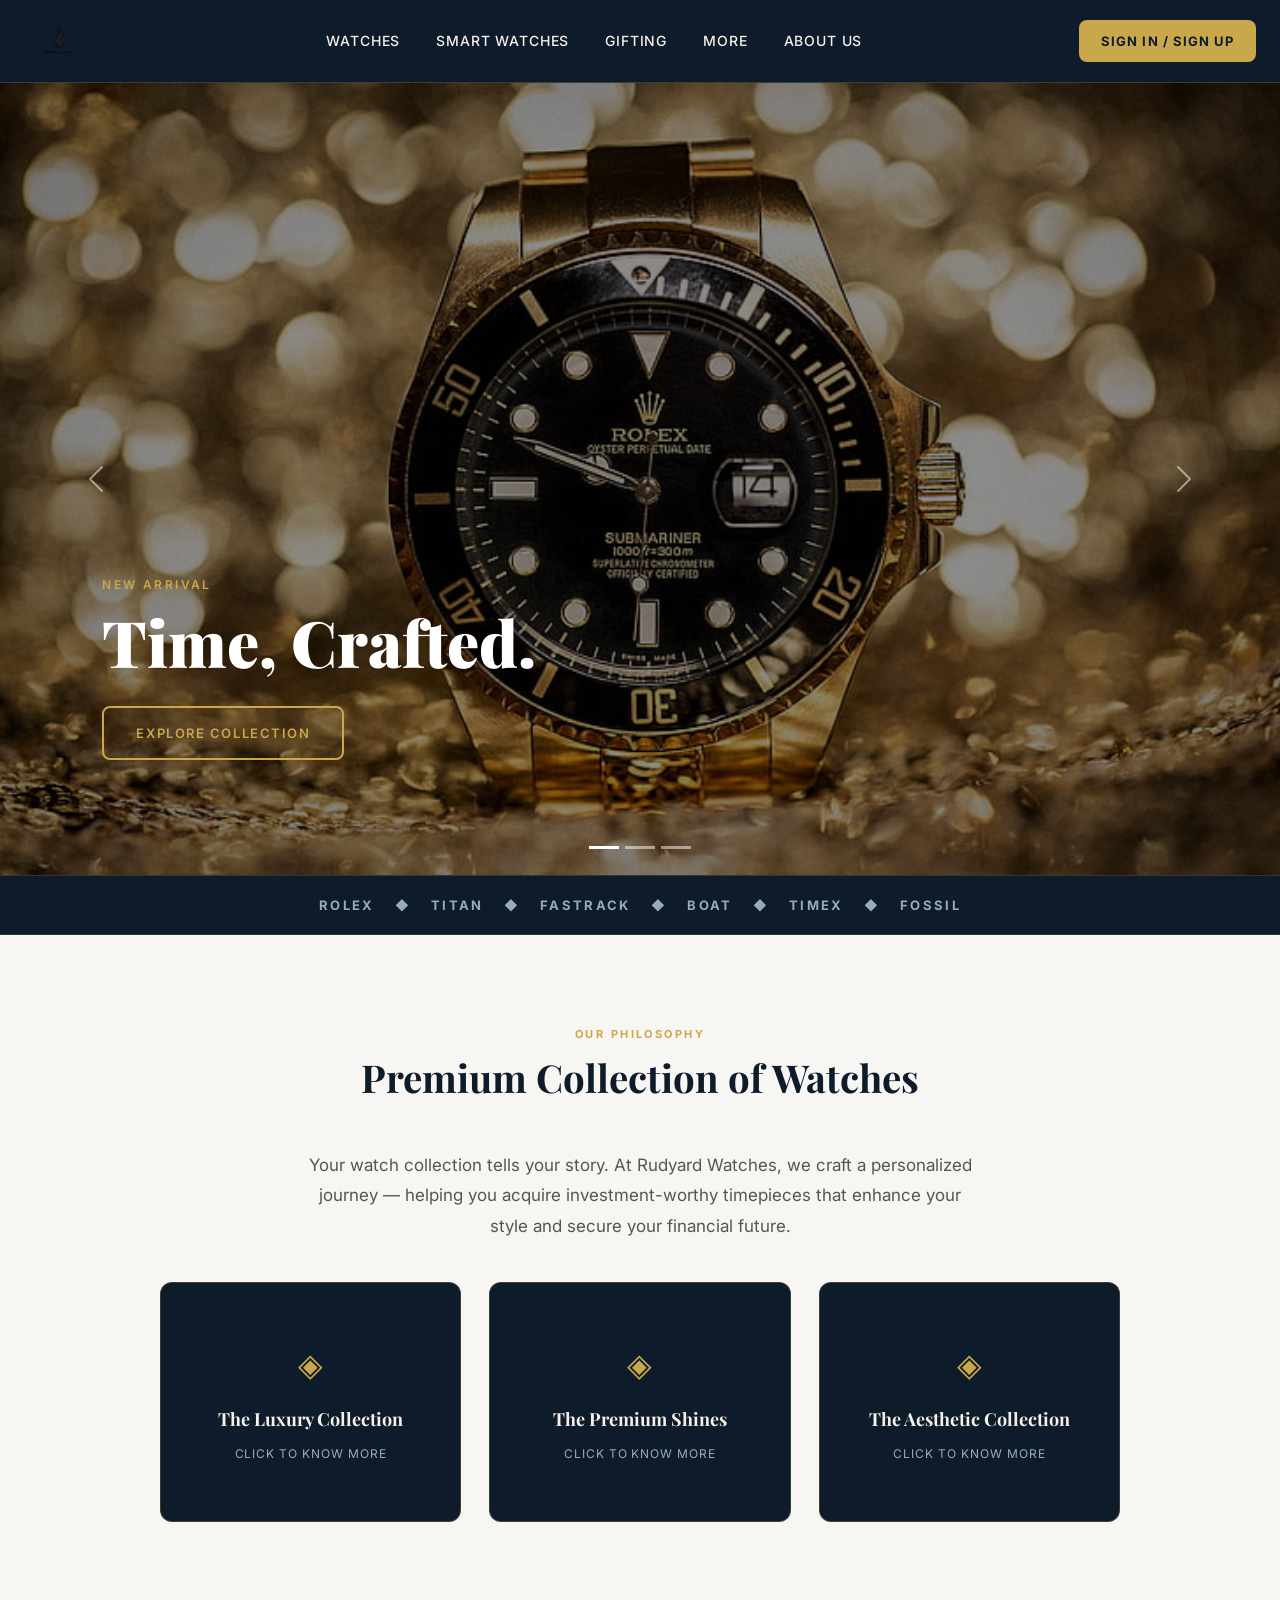
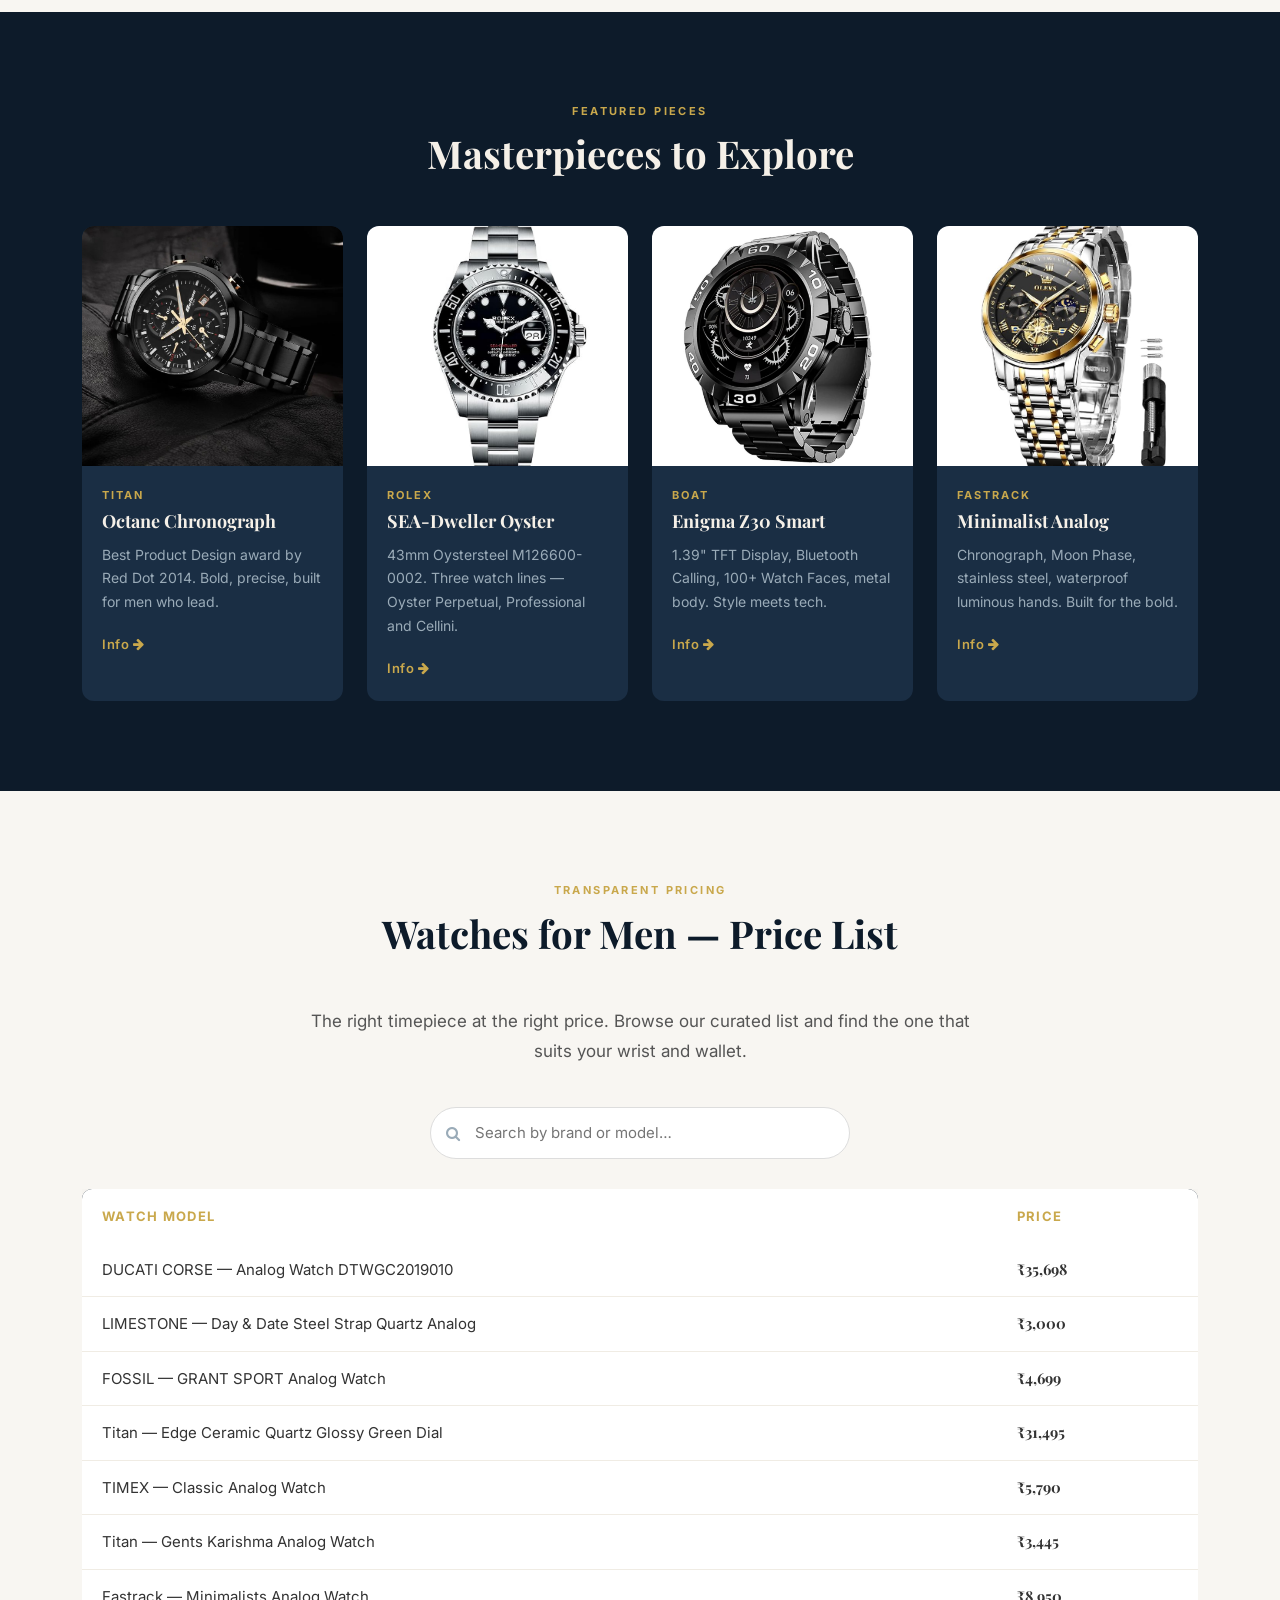
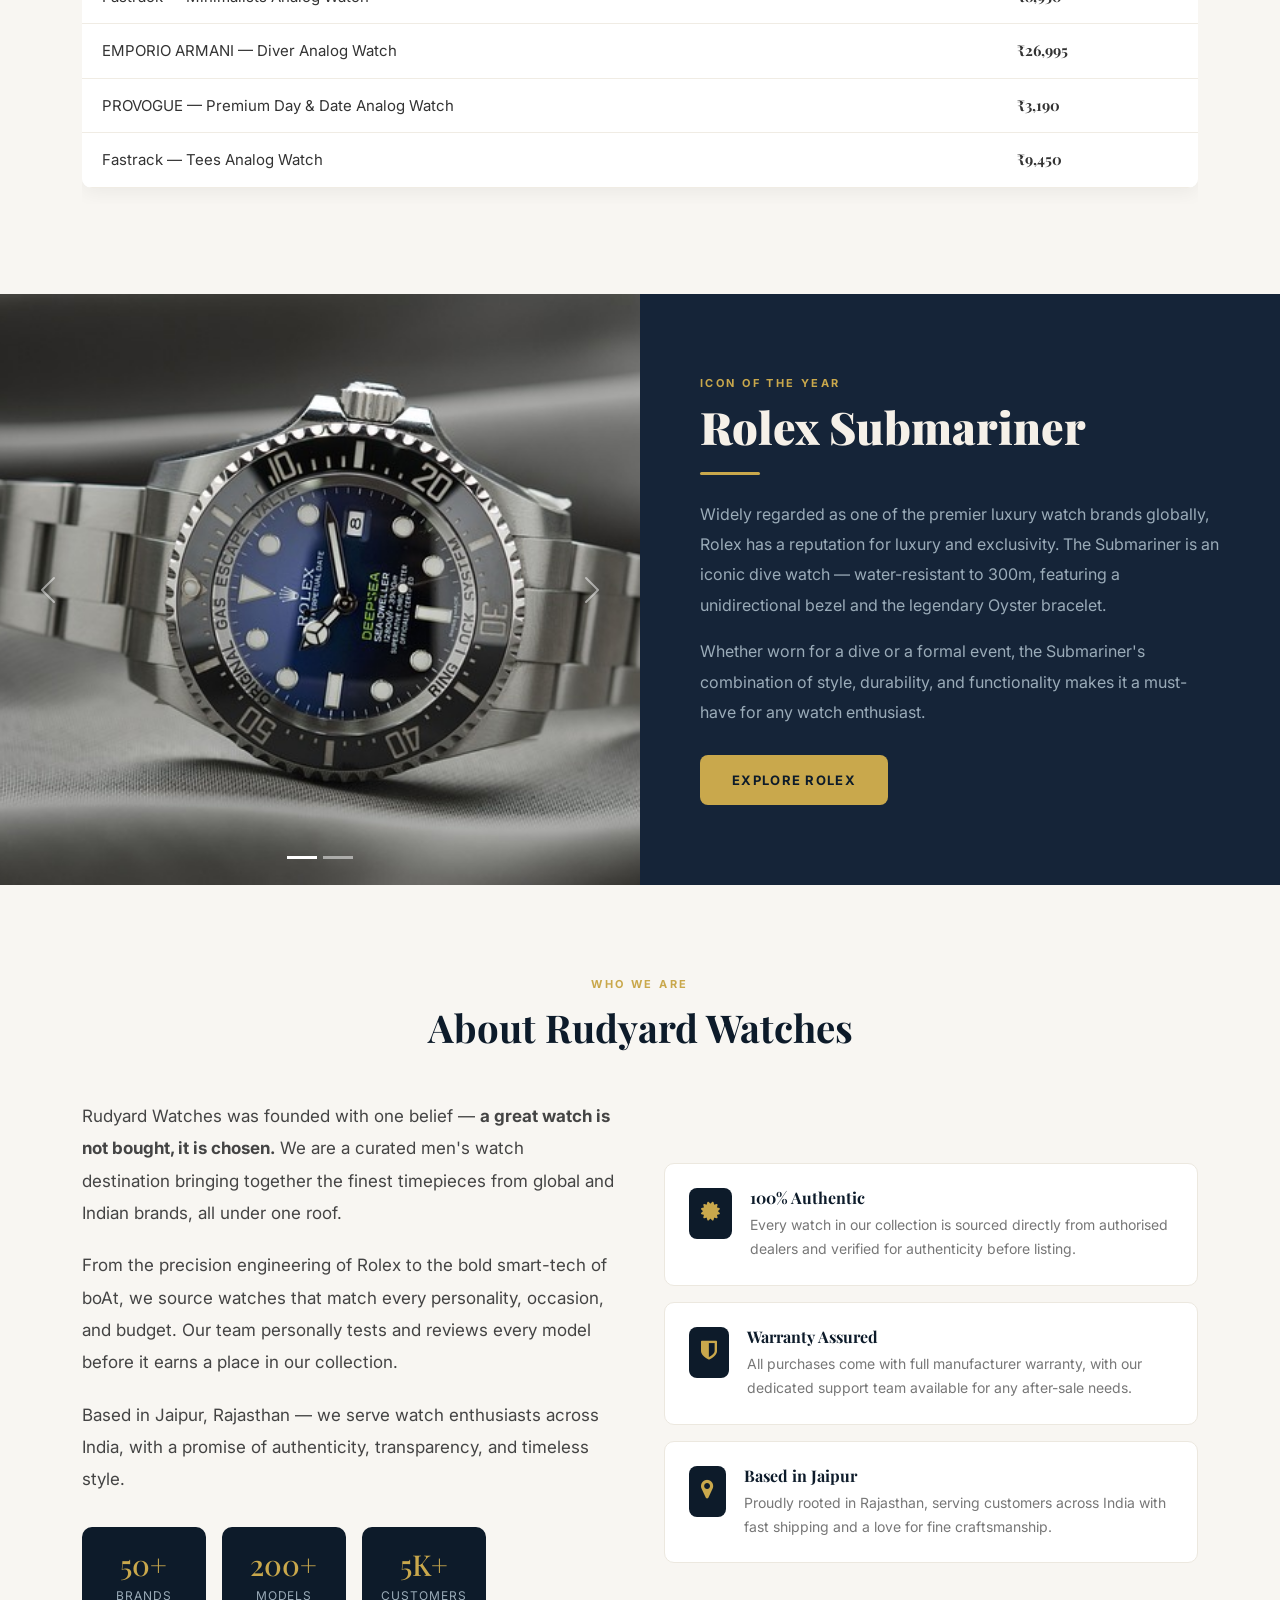
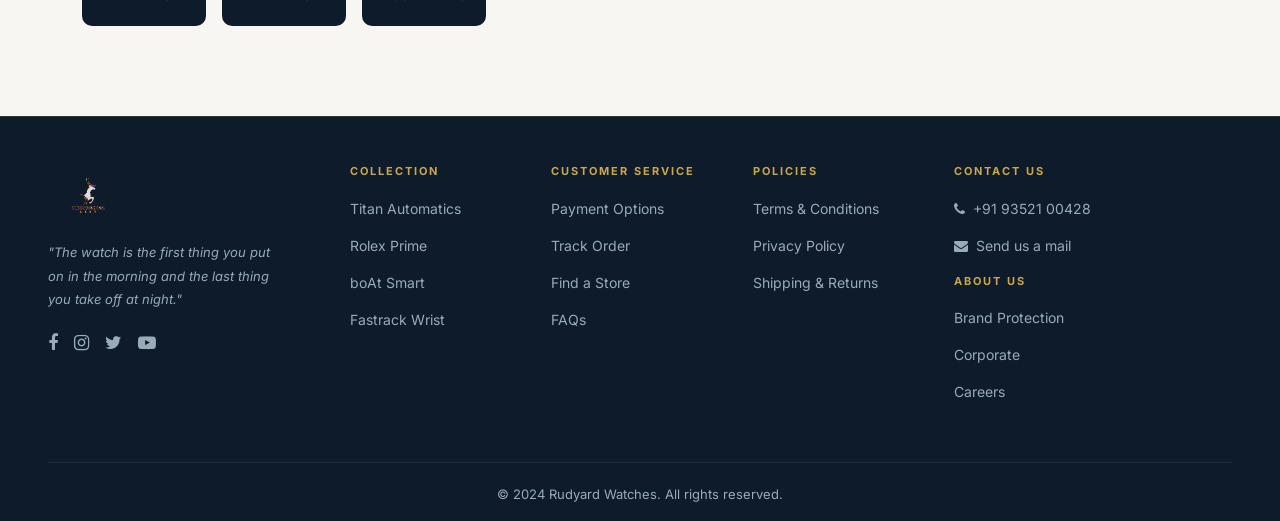
==== index.html @ c2ec265a "upgraded UI - flip cards, about us, dark theme, form validation" ====
<!DOCTYPE html>
<html lang="en">
<head>
  <meta charset="utf-8">
  <meta name="viewport" content="width=device-width, initial-scale=1">
  <title>RUDYARD WATCHES — Timepieces for Men</title>
  <link href="https://cdn.jsdelivr.net/npm/bootstrap@5.3.3/dist/css/bootstrap.min.css" rel="stylesheet">
  <script src="https://cdn.jsdelivr.net/npm/bootstrap@5.3.3/dist/js/bootstrap.bundle.min.js"></script>
  <link rel="stylesheet" href="https://cdnjs.cloudflare.com/ajax/libs/font-awesome/4.7.0/css/font-awesome.min.css">
  <link href="https://fonts.googleapis.com/css2?family=Playfair+Display:wght@400;700;900&family=Inter:wght@300;400;500;600&display=swap" rel="stylesheet">
  <link rel="stylesheet" href="assest/css/style.css">
</head>
<body>

<!-- NAVBAR -->
<nav class="navbar navbar-expand-md navbar-dark rw-nav sticky-top">
  <div class="container-fluid px-4">
    <a href="index.html" class="navbar-brand">
      <img src="assest/images/images-removebg-preview.png" height="52" alt="Rudyard Watches">
    </a>
    <button class="navbar-toggler border-0" data-bs-toggle="collapse" data-bs-target="#menu">
      <span class="navbar-toggler-icon"></span>
    </button>
    <div class="collapse navbar-collapse" id="menu">
      <ul class="navbar-nav mx-auto gap-1">
        <li class="nav-item"><a href="#collection" class="nav-link rw-nav-link">Watches</a></li>
        <li class="nav-item"><a href="#collection" class="nav-link rw-nav-link">Smart Watches</a></li>
        <li class="nav-item"><a href="#pricing" class="nav-link rw-nav-link">Gifting</a></li>
        <li class="nav-item"><a href="#" class="nav-link rw-nav-link">More</a></li>
        <li class="nav-item"><a href="#aboutus" class="nav-link rw-nav-link">About Us</a></li>
      </ul>
      <a href="form.html" class="rw-signin-btn">Sign In / Sign Up</a>
    </div>
  </div>
</nav>

<!-- HERO CAROUSEL -->
<div id="heroCarousel" class="carousel slide" data-bs-ride="carousel">
  <div class="carousel-indicators">
    <button type="button" data-bs-target="#heroCarousel" data-bs-slide-to="0" class="active"></button>
    <button type="button" data-bs-target="#heroCarousel" data-bs-slide-to="1"></button>
    <button type="button" data-bs-target="#heroCarousel" data-bs-slide-to="2"></button>
  </div>
  <div class="carousel-inner">
    <div class="carousel-item active">
      <img src="assest/images/watch.jpg" class="d-block w-100 rw-hero-img" alt="Hero Watch">
      <div class="carousel-caption rw-hero-caption">
        <p class="rw-hero-eyebrow">New Arrival</p>
        <h1 class="rw-hero-title">Time, Crafted.</h1>
        <a href="#collection" class="rw-hero-btn">Explore Collection</a>
      </div>
    </div>
    <div class="carousel-item">
      <img src="assest/images/watch6.jpg" class="d-block w-100 rw-hero-img" alt="Watch 2">
      <div class="carousel-caption rw-hero-caption">
        <p class="rw-hero-eyebrow">Premium Series</p>
        <h1 class="rw-hero-title">Wear the Legend.</h1>
        <a href="#collection" class="rw-hero-btn">Shop Now</a>
      </div>
    </div>
    <div class="carousel-item">
      <img src="assest/images/titan-black.jpg" class="d-block w-100 rw-hero-img" alt="Titan Watch">
      <div class="carousel-caption rw-hero-caption">
        <p class="rw-hero-eyebrow">Titan Edition</p>
        <h1 class="rw-hero-title">Bold by Design.</h1>
        <a href="#collection" class="rw-hero-btn">Discover More</a>
      </div>
    </div>
  </div>
  <button class="carousel-control-prev" type="button" data-bs-target="#heroCarousel" data-bs-slide="prev">
    <span class="carousel-control-prev-icon"></span>
  </button>
  <button class="carousel-control-next" type="button" data-bs-target="#heroCarousel" data-bs-slide="next">
    <span class="carousel-control-next-icon"></span>
  </button>
</div>

<!-- BRAND STRIP -->
<div class="rw-brand-strip">
  <div class="container">
    <div class="rw-brand-strip-inner">
      <span>ROLEX</span><span class="rw-dot">◆</span>
      <span>TITAN</span><span class="rw-dot">◆</span>
      <span>FASTRACK</span><span class="rw-dot">◆</span>
      <span>boAt</span><span class="rw-dot">◆</span>
      <span>TIMEX</span><span class="rw-dot">◆</span>
      <span>FOSSIL</span>
    </div>
  </div>
</div>

<!-- PREMIUM COLLECTION — FLIP CARDS -->
<section class="rw-section" id="about">
  <div class="container">
    <div class="rw-section-header">
      <p class="rw-eyebrow">Our Philosophy</p>
      <h2 class="rw-section-title">Premium Collection of Watches</h2>
    </div>
    <p class="rw-section-lead">Your watch collection tells your story. At Rudyard Watches, we craft a personalized journey — helping you acquire investment-worthy timepieces that enhance your style and secure your financial future.</p>

    <div class="rw-flip-grid">
      <div class="rw-flip-card">
        <div class="rw-flip-inner">
          <div class="rw-flip-front">
            <span class="rw-flip-icon">◈</span>
            <h5 class="rw-flip-title">The Luxury Collection</h5>
            <p class="rw-flip-hint">Click to know more</p>
          </div>
          <div class="rw-flip-back">
            <h5 class="rw-flip-back-title">The Luxury Collection</h5>
            <p>A luxury watch is crafted by skilled artisans using higher-grade materials, and subjected to a multitude of quality control tests. The intrinsic value translates into reliable precision and exceptional build quality.</p>
          </div>
        </div>
      </div>

      <div class="rw-flip-card">
        <div class="rw-flip-inner">
          <div class="rw-flip-front">
            <span class="rw-flip-icon">◈</span>
            <h5 class="rw-flip-title">The Premium Shines</h5>
            <p class="rw-flip-hint">Click to know more</p>
          </div>
          <div class="rw-flip-back">
            <h5 class="rw-flip-back-title">The Premium Shines</h5>
            <p>Never miss the opportunity to shine. Discover new technology in tradition and high elegance — where every second hand sweep is a statement.</p>
          </div>
        </div>
      </div>

      <div class="rw-flip-card">
        <div class="rw-flip-inner">
          <div class="rw-flip-front">
            <span class="rw-flip-icon">◈</span>
            <h5 class="rw-flip-title">The Aesthetic Collection</h5>
            <p class="rw-flip-hint">Click to know more</p>
          </div>
          <div class="rw-flip-back">
            <h5 class="rw-flip-back-title">The Aesthetic Collection</h5>
            <p>From color palette and bracelet design to the often-overlooked element of proportion — every detail is an intentional design decision that makes a watch truly yours.</p>
          </div>
        </div>
      </div>
    </div>
  </div>
</section>

<!-- MASTERPIECES / PRODUCT CARDS -->
<section class="rw-section rw-section-dark" id="collection">
  <div class="container">
    <div class="rw-section-header">
      <p class="rw-eyebrow rw-eyebrow-gold">Featured Pieces</p>
      <h2 class="rw-section-title rw-title-light">Masterpieces to Explore</h2>
    </div>
    <div class="row g-4">
      <div class="col-lg-3 col-md-6">
        <div class="rw-product-card">
          <div class="rw-product-img-wrap">
            <img src="assest/images/titan-black.jpg" alt="Titan Watch">
            <div class="rw-product-overlay">
              <a href="https://www.titan.co.in" target="_blank" class="rw-overlay-btn">View Details</a>
            </div>
          </div>
          <div class="rw-product-body">
            <p class="rw-product-brand">Titan</p>
            <h5 class="rw-product-name">Octane Chronograph</h5>
            <p class="rw-product-desc">Best Product Design award by Red Dot 2014. Bold, precise, built for men who lead.</p>
            <a href="https://www.titan.co.in" target="_blank" class="rw-product-link">Info <i class="fa fa-arrow-right"></i></a>
          </div>
        </div>
      </div>
      <div class="col-lg-3 col-md-6">
        <div class="rw-product-card">
          <div class="rw-product-img-wrap">
            <img src="assest/images/rolex-white.jpg" alt="Rolex Watch">
            <div class="rw-product-overlay">
              <a href="https://www.rolex.com" target="_blank" class="rw-overlay-btn">View Details</a>
            </div>
          </div>
          <div class="rw-product-body">
            <p class="rw-product-brand">Rolex</p>
            <h5 class="rw-product-name">SEA-Dweller Oyster</h5>
            <p class="rw-product-desc">43mm Oystersteel M126600-0002. Three watch lines — Oyster Perpetual, Professional and Cellini.</p>
            <a href="https://www.rolex.com" target="_blank" class="rw-product-link">Info <i class="fa fa-arrow-right"></i></a>
          </div>
        </div>
      </div>
      <div class="col-lg-3 col-md-6">
        <div class="rw-product-card">
          <div class="rw-product-img-wrap">
            <img src="assest/images/boat-black.jpg" alt="boAt Watch">
            <div class="rw-product-overlay">
              <a href="https://www.boat-lifestyle.com" target="_blank" class="rw-overlay-btn">View Details</a>
            </div>
          </div>
          <div class="rw-product-body">
            <p class="rw-product-brand">boAt</p>
            <h5 class="rw-product-name">Enigma Z30 Smart</h5>
            <p class="rw-product-desc">1.39" TFT Display, Bluetooth Calling, 100+ Watch Faces, metal body. Style meets tech.</p>
            <a href="https://www.boat-lifestyle.com" target="_blank" class="rw-product-link">Info <i class="fa fa-arrow-right"></i></a>
          </div>
        </div>
      </div>
      <div class="col-lg-3 col-md-6">
        <div class="rw-product-card">
          <div class="rw-product-img-wrap">
            <img src="assest/images/fastrack-white.jpg" alt="Fastrack Watch">
            <div class="rw-product-overlay">
              <a href="https://www.fastrack.in" target="_blank" class="rw-overlay-btn">View Details</a>
            </div>
          </div>
          <div class="rw-product-body">
            <p class="rw-product-brand">Fastrack</p>
            <h5 class="rw-product-name">Minimalist Analog</h5>
            <p class="rw-product-desc">Chronograph, Moon Phase, stainless steel, waterproof luminous hands. Built for the bold.</p>
            <a href="https://www.fastrack.in" target="_blank" class="rw-product-link">Info <i class="fa fa-arrow-right"></i></a>
          </div>
        </div>
      </div>
    </div>
  </div>
</section>

<!-- PRICE TABLE -->
<section class="rw-section" id="pricing">
  <div class="container">
    <div class="rw-section-header">
      <p class="rw-eyebrow">Transparent Pricing</p>
      <h2 class="rw-section-title">Watches for Men — Price List</h2>
    </div>
    <p class="rw-section-lead">The right timepiece at the right price. Browse our curated list and find the one that suits your wrist and wallet.</p>
    <div class="rw-search-wrap">
      <i class="fa fa-search rw-search-icon"></i>
      <input type="text" id="watchSearch" class="rw-search-input" placeholder="Search by brand or model…">
    </div>
    <div class="table-responsive">
      <table class="table rw-table" id="priceTable">
        <thead>
          <tr>
            <th>Watch Model</th>
            <th>Price</th>
          </tr>
        </thead>
        <tbody id="priceTableBody">
          <tr><td>DUCATI CORSE — Analog Watch DTWGC2019010</td><td class="rw-price">₹35,698</td></tr>
          <tr><td>LIMESTONE — Day &amp; Date Steel Strap Quartz Analog</td><td class="rw-price">₹3,000</td></tr>
          <tr><td>FOSSIL — GRANT SPORT Analog Watch</td><td class="rw-price">₹4,699</td></tr>
          <tr><td>Titan — Edge Ceramic Quartz Glossy Green Dial</td><td class="rw-price">₹31,495</td></tr>
          <tr><td>TIMEX — Classic Analog Watch</td><td class="rw-price">₹5,790</td></tr>
          <tr><td>Titan — Gents Karishma Analog Watch</td><td class="rw-price">₹3,445</td></tr>
          <tr><td>Fastrack — Minimalists Analog Watch</td><td class="rw-price">₹8,950</td></tr>
          <tr><td>EMPORIO ARMANI — Diver Analog Watch</td><td class="rw-price">₹26,995</td></tr>
          <tr><td>PROVOGUE — Premium Day &amp; Date Analog Watch</td><td class="rw-price">₹3,190</td></tr>
          <tr><td>Fastrack — Tees Analog Watch</td><td class="rw-price">₹9,450</td></tr>
        </tbody>
      </table>
      <p id="noResults" class="rw-no-results d-none">No watches found matching your search.</p>
    </div>
  </div>
</section>

<!-- SPOTLIGHT: ROLEX -->
<section class="rw-spotlight">
  <div class="container-fluid px-0">
    <div class="row g-0">
      <div class="col-md-6 rw-spotlight-media">
        <div id="demo2" class="carousel slide h-100" data-bs-ride="carousel">
          <div class="carousel-indicators">
            <button type="button" data-bs-target="#demo2" data-bs-slide-to="0" class="active"></button>
            <button type="button" data-bs-target="#demo2" data-bs-slide-to="1"></button>
          </div>
          <div class="carousel-inner h-100">
            <div class="carousel-item active h-100">
              <img src="assest/images/Rolex_Submariner.jpeg" class="rw-spotlight-img" alt="Rolex Submariner">
            </div>
            <div class="carousel-item h-100">
              <img src="assest/images/rolex_watch_8.jpg" class="rw-spotlight-img" alt="Rolex Watch">
            </div>
          </div>
          <button class="carousel-control-prev" type="button" data-bs-target="#demo2" data-bs-slide="prev">
            <span class="carousel-control-prev-icon"></span>
          </button>
          <button class="carousel-control-next" type="button" data-bs-target="#demo2" data-bs-slide="next">
            <span class="carousel-control-next-icon"></span>
          </button>
        </div>
      </div>
      <div class="col-md-6 rw-spotlight-content">
        <p class="rw-eyebrow rw-eyebrow-gold">Icon of the Year</p>
        <h2 class="rw-spotlight-title">Rolex Submariner</h2>
        <div class="rw-gold-rule"></div>
        <p class="rw-spotlight-text">Widely regarded as one of the premier luxury watch brands globally, Rolex has a reputation for luxury and exclusivity. The Submariner is an iconic dive watch — water-resistant to 300m, featuring a unidirectional bezel and the legendary Oyster bracelet.</p>
        <p class="rw-spotlight-text">Whether worn for a dive or a formal event, the Submariner's combination of style, durability, and functionality makes it a must-have for any watch enthusiast.</p>
        <a href="https://www.rolex.com" target="_blank" class="rw-gold-btn">Explore Rolex</a>
      </div>
    </div>
  </div>
</section>

<!-- ABOUT US -->
<section class="rw-section" id="aboutus">
  <div class="container">
    <div class="rw-section-header">
      <p class="rw-eyebrow">Who We Are</p>
      <h2 class="rw-section-title">About Rudyard Watches</h2>
    </div>
    <div class="row align-items-center g-5">
      <div class="col-lg-6">
        <p style="font-size:17px;color:#444;line-height:1.9;margin-bottom:20px;">
          Rudyard Watches was founded with one belief — <strong>a great watch is not bought, it is chosen.</strong>
          We are a curated men's watch destination bringing together the finest timepieces from global and Indian brands, all under one roof.
        </p>
        <p style="font-size:17px;color:#444;line-height:1.9;margin-bottom:20px;">
          From the precision engineering of Rolex to the bold smart-tech of boAt, we source watches that match every personality, occasion, and budget. Our team personally tests and reviews every model before it earns a place in our collection.
        </p>
        <p style="font-size:17px;color:#444;line-height:1.9;margin-bottom:32px;">
          Based in Jaipur, Rajasthan — we serve watch enthusiasts across India, with a promise of authenticity, transparency, and timeless style.
        </p>
        <div class="row g-3 text-center" style="max-width:420px;">
          <div class="col-4">
            <div style="background:#0d1b2a;border-radius:10px;padding:20px 10px;">
              <h3 style="font-family:'Playfair Display',serif;color:#c9a84c;margin:0;font-size:1.8rem;">50+</h3>
              <p style="color:#9aabb8;font-size:12px;margin:4px 0 0;letter-spacing:0.08em;text-transform:uppercase;">Brands</p>
            </div>
          </div>
          <div class="col-4">
            <div style="background:#0d1b2a;border-radius:10px;padding:20px 10px;">
              <h3 style="font-family:'Playfair Display',serif;color:#c9a84c;margin:0;font-size:1.8rem;">200+</h3>
              <p style="color:#9aabb8;font-size:12px;margin:4px 0 0;letter-spacing:0.08em;text-transform:uppercase;">Models</p>
            </div>
          </div>
          <div class="col-4">
            <div style="background:#0d1b2a;border-radius:10px;padding:20px 10px;">
              <h3 style="font-family:'Playfair Display',serif;color:#c9a84c;margin:0;font-size:1.8rem;">5K+</h3>
              <p style="color:#9aabb8;font-size:12px;margin:4px 0 0;letter-spacing:0.08em;text-transform:uppercase;">Customers</p>
            </div>
          </div>
        </div>
      </div>
      <div class="col-lg-6">
        <div class="row g-3">
          <div class="col-12">
            <div style="background:#fff;border:1px solid #ece8df;border-radius:10px;padding:24px;display:flex;gap:18px;align-items:flex-start;transition:box-shadow 0.3s;" onmouseover="this.style.boxShadow='0 8px 28px rgba(0,0,0,0.1)'" onmouseout="this.style.boxShadow='none'">
              <div style="background:#0d1b2a;border-radius:8px;padding:12px;flex-shrink:0;">
                <i class="fa fa-certificate" style="color:#c9a84c;font-size:22px;"></i>
              </div>
              <div>
                <h6 style="font-family:'Playfair Display',serif;font-weight:700;color:#0d1b2a;margin-bottom:6px;">100% Authentic</h6>
                <p style="font-size:14px;color:#777;margin:0;line-height:1.7;">Every watch in our collection is sourced directly from authorised dealers and verified for authenticity before listing.</p>
              </div>
            </div>
          </div>
          <div class="col-12">
            <div style="background:#fff;border:1px solid #ece8df;border-radius:10px;padding:24px;display:flex;gap:18px;align-items:flex-start;transition:box-shadow 0.3s;" onmouseover="this.style.boxShadow='0 8px 28px rgba(0,0,0,0.1)'" onmouseout="this.style.boxShadow='none'">
              <div style="background:#0d1b2a;border-radius:8px;padding:12px;flex-shrink:0;">
                <i class="fa fa-shield" style="color:#c9a84c;font-size:22px;"></i>
              </div>
              <div>
                <h6 style="font-family:'Playfair Display',serif;font-weight:700;color:#0d1b2a;margin-bottom:6px;">Warranty Assured</h6>
                <p style="font-size:14px;color:#777;margin:0;line-height:1.7;">All purchases come with full manufacturer warranty, with our dedicated support team available for any after-sale needs.</p>
              </div>
            </div>
          </div>
          <div class="col-12">
            <div style="background:#fff;border:1px solid #ece8df;border-radius:10px;padding:24px;display:flex;gap:18px;align-items:flex-start;transition:box-shadow 0.3s;" onmouseover="this.style.boxShadow='0 8px 28px rgba(0,0,0,0.1)'" onmouseout="this.style.boxShadow='none'">
              <div style="background:#0d1b2a;border-radius:8px;padding:12px;flex-shrink:0;">
                <i class="fa fa-map-marker" style="color:#c9a84c;font-size:22px;"></i>
              </div>
              <div>
                <h6 style="font-family:'Playfair Display',serif;font-weight:700;color:#0d1b2a;margin-bottom:6px;">Based in Jaipur</h6>
                <p style="font-size:14px;color:#777;margin:0;line-height:1.7;">Proudly rooted in Rajasthan, serving customers across India with fast shipping and a love for fine craftsmanship.</p>
              </div>
            </div>
          </div>
        </div>
      </div>
    </div>
  </div>
</section>

<!-- FOOTER -->
<footer class="rw-footer">
  <div class="container-fluid px-5 pt-5 pb-3">
    <div class="row gy-4">
      <div class="col-lg-3 col-md-6">
        <img src="assest/images/images-removebg-preview.png" height="60" alt="Rudyard Logo" class="mb-3 rw-footer-logo">
        <p class="rw-footer-quote">"The watch is the first thing you put on in the morning and the last thing you take off at night."</p>
        <div class="rw-social-icons mt-3">
          <a href="#"><i class="fa fa-facebook"></i></a>
          <a href="#"><i class="fa fa-instagram"></i></a>
          <a href="#"><i class="fa fa-twitter"></i></a>
          <a href="#"><i class="fa fa-youtube-play"></i></a>
        </div>
      </div>
      <div class="col-lg-2 col-md-6 col-6">
        <h6 class="rw-footer-heading">Collection</h6>
        <ul class="rw-footer-links">
          <li><a href="https://www.titan.co.in/titan-automatics.html" target="_blank">Titan Automatics</a></li>
          <li><a href="https://www.rolex.com/watches/find-rolex/man" target="_blank">Rolex Prime</a></li>
          <li><a href="https://www.boat-lifestyle.com/collections/smart-watches" target="_blank">boAt Smart</a></li>
          <li><a href="https://www.fastrack.in/shop/reflex-smart-watches" target="_blank">Fastrack Wrist</a></li>
        </ul>
      </div>
      <div class="col-lg-2 col-md-6 col-6">
        <h6 class="rw-footer-heading">Customer Service</h6>
        <ul class="rw-footer-links">
          <li><a href="#">Payment Options</a></li>
          <li><a href="#">Track Order</a></li>
          <li><a href="#">Find a Store</a></li>
          <li><a href="#">FAQs</a></li>
        </ul>
      </div>
      <div class="col-lg-2 col-md-6 col-6">
        <h6 class="rw-footer-heading">Policies</h6>
        <ul class="rw-footer-links">
          <li><a href="#">Terms &amp; Conditions</a></li>
          <li><a href="#">Privacy Policy</a></li>
          <li><a href="#">Shipping &amp; Returns</a></li>
        </ul>
      </div>
      <div class="col-lg-3 col-md-6 col-6">
        <h6 class="rw-footer-heading">Contact Us</h6>
        <ul class="rw-footer-links">
          <li><a href="tel:+919352100428"><i class="fa fa-phone me-2"></i>+91 93521 00428</a></li>
          <li><a href="mailto:pratapsinghr782@gmail.com"><i class="fa fa-envelope me-2"></i>Send us a mail</a></li>
        </ul>
        <h6 class="rw-footer-heading mt-3">About Us</h6>
        <ul class="rw-footer-links">
          <li><a href="#">Brand Protection</a></li>
          <li><a href="#">Corporate</a></li>
          <li><a href="#">Careers</a></li>
        </ul>
      </div>
    </div>
    <div class="rw-footer-bottom">
      <p>© 2024 Rudyard Watches. All rights reserved.</p>
    </div>
  </div>
</footer>

<!-- jQuery -->
<script src="https://ajax.googleapis.com/ajax/libs/jquery/3.7.1/jquery.min.js"></script>
<!-- style.js (form validation + toast) -->
<script src="assest/js/style.js"></script>

<!-- ALL inline scripts here — runs AFTER full HTML is loaded -->
<script>

  // ── FLIP CARDS ─────────────────────────────────────────
  // FIX: old accordion code removed — it was crashing JS here
  // causing flip cards to never get their listener attached
  document.querySelectorAll('.rw-flip-card').forEach(function(card) {
    card.addEventListener('click', function() {
      card.classList.toggle('flipped');
    });
  });

  // ── PRICE TABLE SEARCH ──────────────────────────────────
  document.getElementById('watchSearch').addEventListener('input', function() {
    var q = this.value.toLowerCase();
    var rows = document.querySelectorAll('#priceTableBody tr');
    var count = 0;
    rows.forEach(function(row) {
      var match = row.textContent.toLowerCase().includes(q);
      row.style.display = match ? '' : 'none';
      if (match) count++;
    });
    document.getElementById('noResults').classList.toggle('d-none', count > 0);
  });

  // ── SCROLL REVEAL ───────────────────────────────────────
  var observer = new IntersectionObserver(function(entries) {
    entries.forEach(function(e) {
      if (e.isIntersecting) e.target.classList.add('rw-visible');
    });
  }, { threshold: 0.1 });

  document.querySelectorAll('.rw-product-card, .rw-flip-card, .rw-section-header').forEach(function(el) {
    el.classList.add('rw-fade-up');
    observer.observe(el);
  });

  // ── SUCCESS TOAST after registration redirect ───────────
  if (window.location.search.includes('registered=1')) {
    window.addEventListener('load', function() {
      var toast = document.createElement('div');
      toast.style.cssText = 'position:fixed;top:24px;right:24px;z-index:9999;background:#4caf87;color:#fff;padding:16px 24px;border-radius:8px;font-family:Inter,sans-serif;font-size:15px;font-weight:500;box-shadow:0 8px 30px rgba(0,0,0,0.2);';
      toast.textContent = '✓ Registration successful! Welcome to Rudyard Watches.';
      document.body.appendChild(toast);
      setTimeout(function() { toast.remove(); }, 5000);
      window.history.replaceState({}, '', 'index.html');
    });
  }

</script>
</body>
</html>
---- assest/css/style.css ----
/* ============================================================
   RUDYARD WATCHES — style.css
   Design: Deep navy + gold accent, Playfair Display + Inter
   ============================================================ */

/* ── TOKENS ──────────────────────────────────────────────── */
:root {
  --gold:       #c9a84c;
  --gold-light: #e8c96a;
  --navy:       #0d1b2a;
  --navy-mid:   #152438;
  --navy-card:  #1a2e44;
  --white:      #f5f0e8;
  --muted:      #9aabb8;
  --body-bg:    #f8f6f2;
  --text-dark:  #1a1a1a;
  --radius:     8px;
  --transition: 0.3s ease;
}

/* ── BASE ────────────────────────────────────────────────── */
*, *::before, *::after { box-sizing: border-box; margin: 0; padding: 0; }

html { scroll-behavior: smooth; }

body {
  font-family: 'Inter', sans-serif;
  background: var(--body-bg);
  color: var(--text-dark);
  font-size: 16px;
  line-height: 1.7;
}

/* ── NAVBAR ─────────────────────────────────────────────── */
.rw-nav {
  background: var(--navy) !important;
  border-bottom: 1px solid rgba(201,168,76,0.25);
  padding: 10px 0;
  z-index: 1000;
}

.rw-nav-link {
  color: var(--white) !important;
  font-size: 14px;
  font-weight: 500;
  letter-spacing: 0.06em;
  text-transform: uppercase;
  padding: 8px 16px !important;
  border-radius: var(--radius);
  transition: color var(--transition), background var(--transition);
}
.rw-nav-link:hover {
  color: var(--gold) !important;
  background: rgba(201,168,76,0.08);
}

.rw-signin-btn {
  background: var(--gold);
  color: var(--navy) !important;
  font-size: 13px;
  font-weight: 700;
  letter-spacing: 0.08em;
  text-transform: uppercase;
  padding: 10px 22px;
  border-radius: var(--radius);
  text-decoration: none;
  transition: background var(--transition), transform var(--transition);
  white-space: nowrap;
}
.rw-signin-btn:hover {
  background: var(--gold-light);
  transform: translateY(-1px);
}

/* ── HERO ────────────────────────────────────────────────── */
.rw-hero-img {
  height: 88vh;
  object-fit: cover;
  filter: brightness(0.55);
}

.rw-hero-caption {
  bottom: 12% !important;
  left: 8% !important;
  right: auto !important;
  text-align: left;
}

.rw-hero-eyebrow {
  font-size: 12px;
  font-weight: 600;
  letter-spacing: 0.2em;
  text-transform: uppercase;
  color: var(--gold);
  margin-bottom: 12px;
}

.rw-hero-title {
  font-family: 'Playfair Display', serif;
  font-size: clamp(2.4rem, 5vw, 4.5rem);
  font-weight: 900;
  color: #fff;
  line-height: 1.1;
  margin-bottom: 28px;
}

.rw-hero-btn {
  display: inline-block;
  background: transparent;
  border: 2px solid var(--gold);
  color: var(--gold);
  font-size: 13px;
  font-weight: 600;
  letter-spacing: 0.12em;
  text-transform: uppercase;
  padding: 14px 32px;
  border-radius: var(--radius);
  text-decoration: none;
  transition: background var(--transition), color var(--transition);
}
.rw-hero-btn:hover {
  background: var(--gold);
  color: var(--navy);
}

/* ── BRAND STRIP ─────────────────────────────────────────── */
.rw-brand-strip {
  background: var(--navy);
  padding: 18px 0;
  border-top: 1px solid rgba(201,168,76,0.2);
  border-bottom: 1px solid rgba(201,168,76,0.2);
}
.rw-brand-strip-inner {
  display: flex;
  align-items: center;
  justify-content: center;
  gap: 20px;
  flex-wrap: wrap;
}
.rw-brand-strip-inner span {
  font-size: 13px;
  font-weight: 700;
  letter-spacing: 0.18em;
  color: var(--muted);
  text-transform: uppercase;
  transition: color var(--transition);
}
.rw-brand-strip-inner span:hover { color: var(--gold); }
.rw-dot { color: var(--gold); font-size: 10px; }

/* ── SECTIONS ────────────────────────────────────────────── */
.rw-section {
  padding: 90px 0;
  background: var(--body-bg);
}
.rw-section-dark {
  background: var(--navy);
}

.rw-section-header {
  text-align: center;
  margin-bottom: 50px;
}

.rw-eyebrow {
  font-size: 11px;
  font-weight: 700;
  letter-spacing: 0.22em;
  text-transform: uppercase;
  color: var(--gold);
  margin-bottom: 10px;
}
.rw-eyebrow-gold { color: var(--gold); }

.rw-section-title {
  font-family: 'Playfair Display', serif;
  font-size: clamp(1.8rem, 3vw, 2.8rem);
  font-weight: 700;
  color: var(--navy);
  margin-bottom: 0;
}
.rw-title-light { color: var(--white); }

.rw-section-lead {
  max-width: 680px;
  margin: 0 auto 40px;
  text-align: center;
  color: #555;
  font-size: 17px;
  line-height: 1.8;
}

/* ── CUSTOM ACCORDION ────────────────────────────────────── */
.rw-accordion-grid {
  display: grid;
  grid-template-columns: repeat(auto-fit, minmax(280px, 1fr));
  gap: 20px;
  max-width: 960px;
  margin: 0 auto;
}

.rw-acc-item {
  border: 1px solid #ddd;
  border-radius: var(--radius);
  overflow: hidden;
  background: #fff;
  transition: box-shadow var(--transition);
}
.rw-acc-item:hover { box-shadow: 0 6px 24px rgba(0,0,0,0.08); }

.rw-acc-header {
  display: flex;
  align-items: center;
  gap: 12px;
  padding: 18px 20px;
  cursor: pointer;
  user-select: none;
}
.rw-acc-icon { color: var(--gold); font-size: 18px; }
.rw-acc-header h5 {
  font-family: 'Playfair Display', serif;
  font-size: 16px;
  font-weight: 700;
  margin: 0;
  flex: 1;
  color: var(--navy);
}
.rw-acc-chevron {
  color: var(--muted);
  font-size: 12px;
  transition: transform var(--transition);
}
.rw-acc-chevron.rotated { transform: rotate(180deg); color: var(--gold); }

.rw-acc-body {
  max-height: 0;
  overflow: hidden;
  transition: max-height 0.4s ease, padding 0.3s ease;
  padding: 0 20px;
  font-size: 15px;
  color: #555;
  line-height: 1.8;
}
.rw-acc-body.open {
  max-height: 200px;
  padding: 0 20px 20px;
}

/* ── PRODUCT CARDS ───────────────────────────────────────── */
.rw-product-card {
  background: var(--navy-card);
  border-radius: 12px;
  overflow: hidden;
  transition: transform var(--transition), box-shadow var(--transition);
  height: 100%;
}
.rw-product-card:hover {
  transform: translateY(-8px);
  box-shadow: 0 20px 50px rgba(0,0,0,0.4);
}

.rw-product-img-wrap {
  position: relative;
  overflow: hidden;
  height: 240px;
}
.rw-product-img-wrap img {
  width: 100%;
  height: 100%;
  object-fit: cover;
  transition: transform 0.5s ease;
}
.rw-product-card:hover .rw-product-img-wrap img {
  transform: scale(1.05);
}

.rw-product-overlay {
  position: absolute;
  inset: 0;
  background: rgba(13,27,42,0.7);
  display: flex;
  align-items: center;
  justify-content: center;
  opacity: 0;
  transition: opacity var(--transition);
}
.rw-product-card:hover .rw-product-overlay { opacity: 1; }

.rw-overlay-btn {
  border: 2px solid var(--gold);
  color: var(--gold);
  font-size: 13px;
  font-weight: 600;
  letter-spacing: 0.1em;
  text-transform: uppercase;
  padding: 10px 24px;
  border-radius: var(--radius);
  text-decoration: none;
  transition: background var(--transition), color var(--transition);
}
.rw-overlay-btn:hover { background: var(--gold); color: var(--navy); }

.rw-product-body { padding: 20px; }
.rw-product-brand {
  font-size: 11px;
  font-weight: 700;
  letter-spacing: 0.18em;
  text-transform: uppercase;
  color: var(--gold);
  margin-bottom: 6px;
}
.rw-product-name {
  font-family: 'Playfair Display', serif;
  font-size: 18px;
  font-weight: 700;
  color: var(--white);
  margin-bottom: 10px;
}
.rw-product-desc {
  font-size: 14px;
  color: var(--muted);
  line-height: 1.7;
  margin-bottom: 16px;
}
.rw-product-link {
  font-size: 13px;
  font-weight: 600;
  color: var(--gold);
  text-decoration: none;
  letter-spacing: 0.05em;
  transition: gap var(--transition), color var(--transition);
}
.rw-product-link:hover { color: var(--gold-light); }

/* ── PRICE TABLE ─────────────────────────────────────────── */
.rw-search-wrap {
  position: relative;
  max-width: 420px;
  margin: 0 auto 30px;
}
.rw-search-icon {
  position: absolute;
  left: 16px;
  top: 50%;
  transform: translateY(-50%);
  color: var(--muted);
  font-size: 15px;
}
.rw-search-input {
  width: 100%;
  padding: 12px 16px 12px 44px;
  border: 1px solid #ddd;
  border-radius: 50px;
  font-size: 15px;
  font-family: 'Inter', sans-serif;
  outline: none;
  transition: border-color var(--transition), box-shadow var(--transition);
  background: #fff;
}
.rw-search-input:focus {
  border-color: var(--gold);
  box-shadow: 0 0 0 3px rgba(201,168,76,0.15);
}

.rw-table {
  background: #fff;
  border-radius: 10px;
  overflow: hidden;
  box-shadow: 0 4px 20px rgba(0,0,0,0.06);
}
.rw-table thead tr {
  background: var(--navy);
}
.rw-table thead th {
  color: var(--gold);
  font-size: 13px;
  font-weight: 700;
  letter-spacing: 0.1em;
  text-transform: uppercase;
  padding: 16px 20px;
  border: none;
}
.rw-table tbody tr {
  transition: background var(--transition);
}
.rw-table tbody tr:hover { background: #faf7f0; }
.rw-table tbody td {
  padding: 14px 20px;
  font-size: 15px;
  color: #333;
  border-color: #f0ece4;
  vertical-align: middle;
}
.rw-price {
  font-weight: 700;
  color: var(--navy);
  white-space: nowrap;
  font-family: 'Playfair Display', serif;
}
.rw-no-results {
  text-align: center;
  color: var(--muted);
  padding: 20px;
  font-style: italic;
}

/* ── SPOTLIGHT ───────────────────────────────────────────── */
.rw-spotlight { background: var(--navy-mid); }

.rw-spotlight-media { min-height: 520px; position: relative; }
.rw-spotlight-img {
  width: 100%;
  height: 100%;
  min-height: 520px;
  object-fit: cover;
  display: block;
}

.rw-spotlight-content {
  padding: 80px 60px;
  display: flex;
  flex-direction: column;
  justify-content: center;
}
.rw-spotlight-title {
  font-family: 'Playfair Display', serif;
  font-size: clamp(2rem, 3.5vw, 3rem);
  font-weight: 900;
  color: var(--white);
  margin-bottom: 20px;
  line-height: 1.1;
}
.rw-gold-rule {
  width: 60px;
  height: 3px;
  background: var(--gold);
  margin-bottom: 24px;
  border-radius: 2px;
}
.rw-spotlight-text {
  font-size: 16px;
  color: var(--muted);
  line-height: 1.9;
  margin-bottom: 16px;
}
.rw-gold-btn {
  display: inline-block;
  background: var(--gold);
  color: var(--navy);
  font-size: 13px;
  font-weight: 700;
  letter-spacing: 0.1em;
  text-transform: uppercase;
  padding: 14px 32px;
  border-radius: var(--radius);
  text-decoration: none;
  margin-top: 12px;
  transition: background var(--transition), transform var(--transition);
  align-self: flex-start;
}
.rw-gold-btn:hover { background: var(--gold-light); transform: translateY(-2px); }

/* ── FOOTER ─────────────────────────────────────────────── */
.rw-footer {
  background: var(--navy);
  border-top: 1px solid rgba(201,168,76,0.2);
}

.rw-footer-logo { filter: brightness(10); opacity: 0.85; }

.rw-footer-quote {
  font-size: 13px;
  color: var(--muted);
  font-style: italic;
  line-height: 1.8;
  max-width: 240px;
}

.rw-social-icons { display: flex; gap: 16px; }
.rw-social-icons a {
  color: var(--muted);
  font-size: 18px;
  transition: color var(--transition), transform var(--transition);
}
.rw-social-icons a:hover { color: var(--gold); transform: translateY(-2px); }

.rw-footer-heading {
  font-size: 11px;
  font-weight: 700;
  letter-spacing: 0.18em;
  text-transform: uppercase;
  color: var(--gold);
  margin-bottom: 16px;
}

.rw-footer-links {
  list-style: none;
  padding: 0;
}
.rw-footer-links li { margin-bottom: 10px; }
.rw-footer-links a {
  font-size: 14px;
  color: var(--muted);
  text-decoration: none;
  transition: color var(--transition), padding-left var(--transition);
}
.rw-footer-links a:hover { color: var(--white); padding-left: 4px; }

.rw-footer-bottom {
  border-top: 1px solid rgba(255,255,255,0.07);
  margin-top: 40px;
  padding-top: 20px;
  text-align: center;
}
.rw-footer-bottom p {
  font-size: 13px;
  color: var(--muted);
  margin: 0;
}

/* ── SCROLL REVEAL ───────────────────────────────────────── */
.rw-fade-up {
  opacity: 0;
  transform: translateY(28px);
  transition: opacity 0.6s ease, transform 0.6s ease;
}
.rw-fade-up.rw-visible {
  opacity: 1;
  transform: translateY(0);
}

/* ── FORM (form.html) ────────────────────────────────────── */
.rw-form-page {
  min-height: 100vh;
  background: var(--navy);
  display: flex;
  align-items: center;
  justify-content: center;
  padding: 40px 16px;
}
.rw-form-card {
  background: var(--navy-card);
  border: 1px solid rgba(201,168,76,0.2);
  border-radius: 16px;
  padding: 48px 44px;
  width: 100%;
  max-width: 520px;
  box-shadow: 0 30px 80px rgba(0,0,0,0.5);
}
.rw-form-title {
  font-family: 'Playfair Display', serif;
  font-size: 2rem;
  font-weight: 700;
  color: var(--white);
  text-align: center;
  margin-bottom: 6px;
}
.rw-form-subtitle {
  font-size: 14px;
  color: var(--muted);
  text-align: center;
  margin-bottom: 36px;
}
.rw-form-rule {
  width: 50px;
  height: 2px;
  background: var(--gold);
  margin: 0 auto 32px;
  border-radius: 2px;
}

.rw-label {
  font-size: 11px;
  font-weight: 700;
  letter-spacing: 0.12em;
  text-transform: uppercase;
  color: var(--muted);
  margin-bottom: 6px;
  display: block;
}
.rw-input {
  width: 100%;
  background: rgba(255,255,255,0.05);
  border: 1px solid rgba(255,255,255,0.12);
  border-radius: var(--radius);
  padding: 12px 16px;
  font-size: 15px;
  font-family: 'Inter', sans-serif;
  color: var(--white);
  outline: none;
  transition: border-color var(--transition), box-shadow var(--transition);
}
.rw-input::placeholder { color: rgba(154,171,184,0.5); }
.rw-input:focus {
  border-color: var(--gold);
  box-shadow: 0 0 0 3px rgba(201,168,76,0.15);
}
.rw-input.is-invalid { border-color: #e05c5c; }
.rw-input.is-valid   { border-color: #4caf87; }

.rw-field { margin-bottom: 20px; }

.rw-error {
  font-size: 12px;
  color: #e07070;
  margin-top: 5px;
  min-height: 18px;
  display: block;
}

.rw-strength {
  font-size: 12px;
  font-weight: 600;
  margin-top: 5px;
  min-height: 18px;
}

.rw-submit-btn {
  width: 100%;
  background: var(--gold);
  color: var(--navy);
  font-size: 14px;
  font-weight: 700;
  letter-spacing: 0.12em;
  text-transform: uppercase;
  border: none;
  padding: 15px;
  border-radius: var(--radius);
  cursor: pointer;
  margin-top: 10px;
  transition: background var(--transition), transform var(--transition);
}
.rw-submit-btn:hover {
  background: var(--gold-light);
  transform: translateY(-2px);
}
.rw-submit-btn:disabled {
  opacity: 0.6;
  cursor: not-allowed;
  transform: none;
}

/* ── RESPONSIVE ──────────────────────────────────────────── */
@media (max-width: 768px) {
  .rw-hero-img    { height: 55vh; }
  .rw-hero-title  { font-size: 2rem; }
  .rw-hero-caption { bottom: 8% !important; }
  .rw-spotlight-content { padding: 40px 24px; }
  .rw-form-card   { padding: 32px 20px; }
  .rw-brand-strip-inner { gap: 14px; }
  .rw-section     { padding: 60px 0; }
}

@media (max-width: 480px) {
  .rw-hero-img    { height: 45vh; }
  .rw-hero-title  { font-size: 1.6rem; }
  .rw-hero-btn    { padding: 10px 22px; font-size: 12px; }
  .rw-signin-btn  { padding: 8px 14px; font-size: 12px; }
}

/* ── FLIP CARDS — Premium Collection ────────────────────── */
.rw-flip-grid {
  display: grid;
  grid-template-columns: repeat(3, 1fr);
  gap: 28px;
  max-width: 960px;
  margin: 0 auto;
}

.rw-flip-card {
  height: 240px;
  perspective: 1000px;
  cursor: pointer;
}

.rw-flip-inner {
  position: relative;
  width: 100%;
  height: 100%;
  transition: transform 0.7s cubic-bezier(0.4, 0.2, 0.2, 1);
  transform-style: preserve-3d;
}

.rw-flip-card.flipped .rw-flip-inner {
  transform: rotateY(180deg);
}

.rw-flip-front,
.rw-flip-back {
  position: absolute;
  inset: 0;
  border-radius: 12px;
  backface-visibility: hidden;
  -webkit-backface-visibility: hidden;
  display: flex;
  flex-direction: column;
  align-items: center;
  justify-content: center;
  padding: 32px 24px;
  text-align: center;
}

.rw-flip-front {
  background: var(--navy);
  border: 1px solid rgba(201,168,76,0.25);
}

.rw-flip-icon {
  font-size: 32px;
  color: var(--gold);
  margin-bottom: 16px;
  display: block;
}

.rw-flip-title {
  font-family: 'Playfair Display', serif;
  font-size: 18px;
  font-weight: 700;
  color: var(--white);
  margin-bottom: 14px;
}

.rw-flip-hint {
  font-size: 12px;
  color: var(--muted);
  letter-spacing: 0.08em;
  text-transform: uppercase;
  margin: 0;
}

.rw-flip-back {
  background: var(--gold);
  transform: rotateY(180deg);
  padding: 28px;
}

.rw-flip-back-title {
  font-family: 'Playfair Display', serif;
  font-size: 17px;
  font-weight: 700;
  color: var(--navy);
  margin-bottom: 14px;
}

.rw-flip-back p {
  font-size: 14px;
  color: var(--navy);
  line-height: 1.8;
  margin: 0;
}

/* Responsive — stack on mobile */
@media (max-width: 768px) {
  .rw-flip-grid {
    grid-template-columns: 1fr;
  }
  .rw-flip-card {
    height: 220px;
  }
}
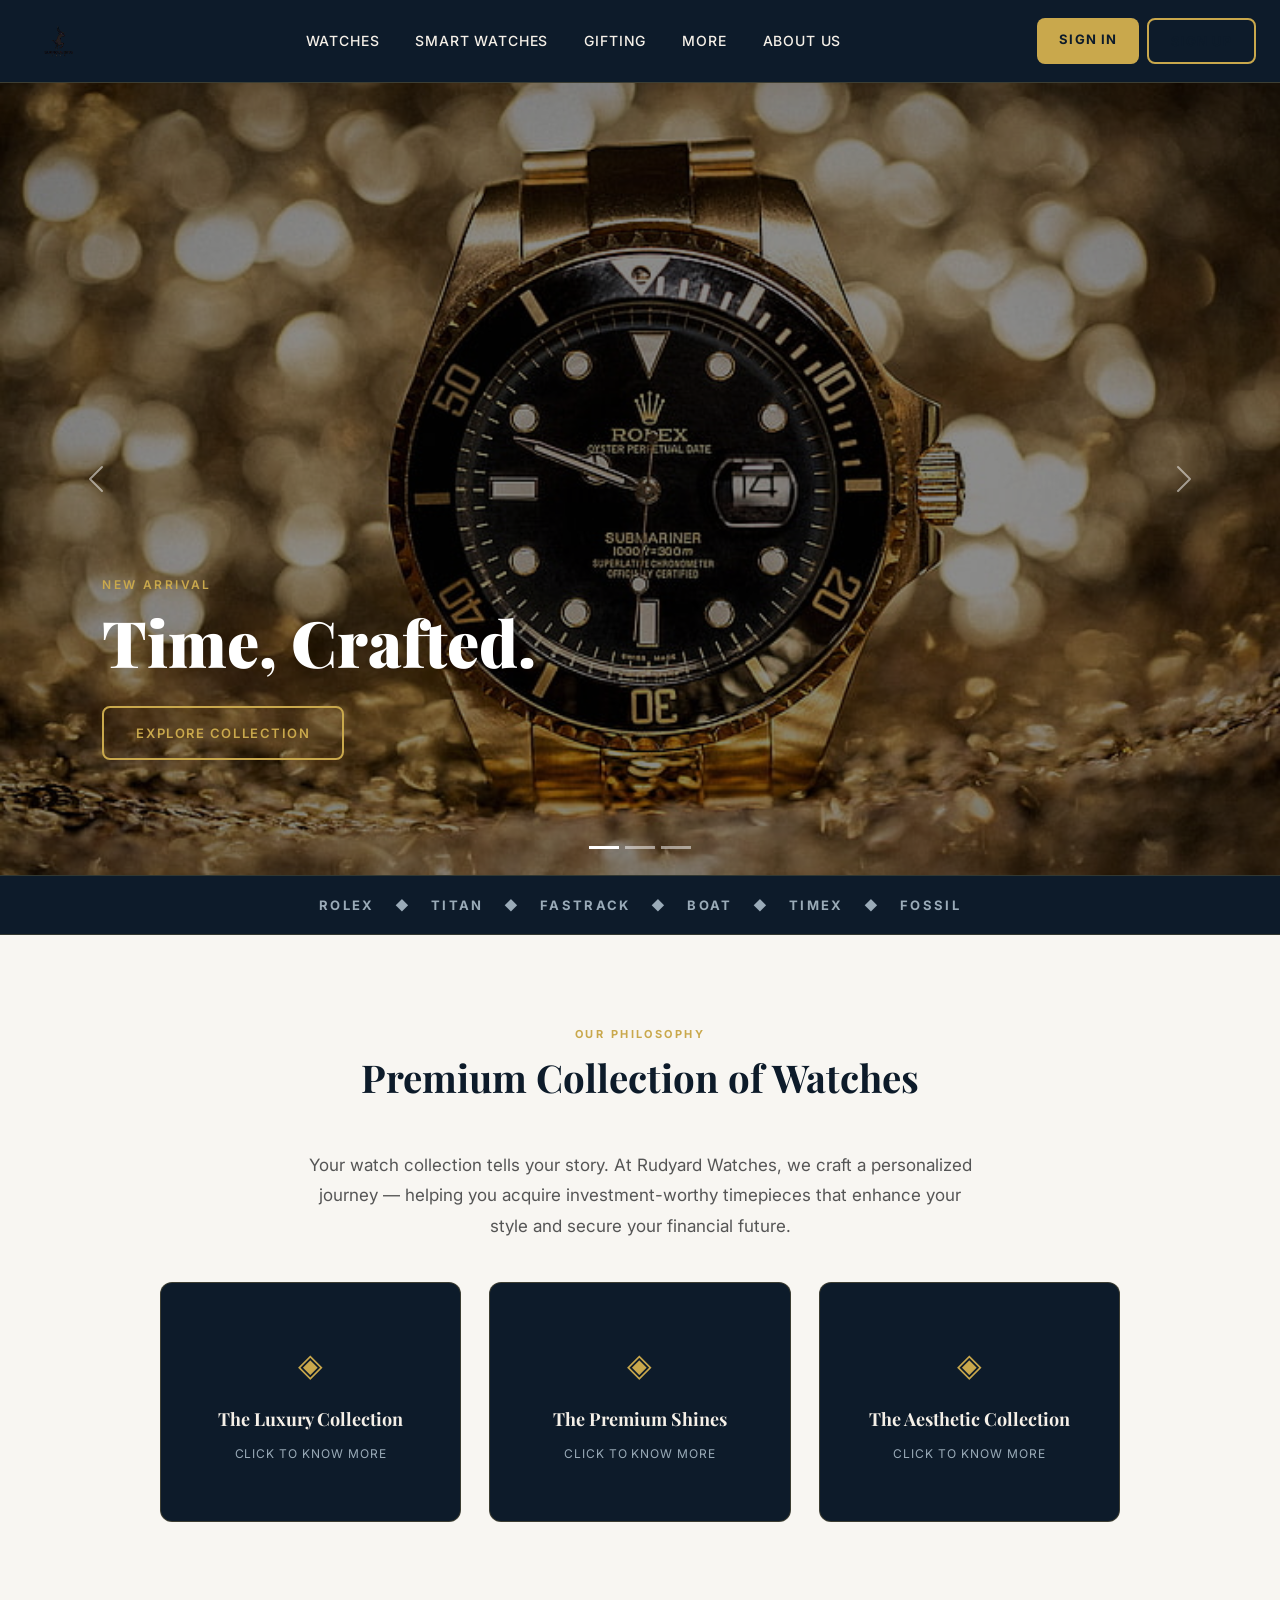
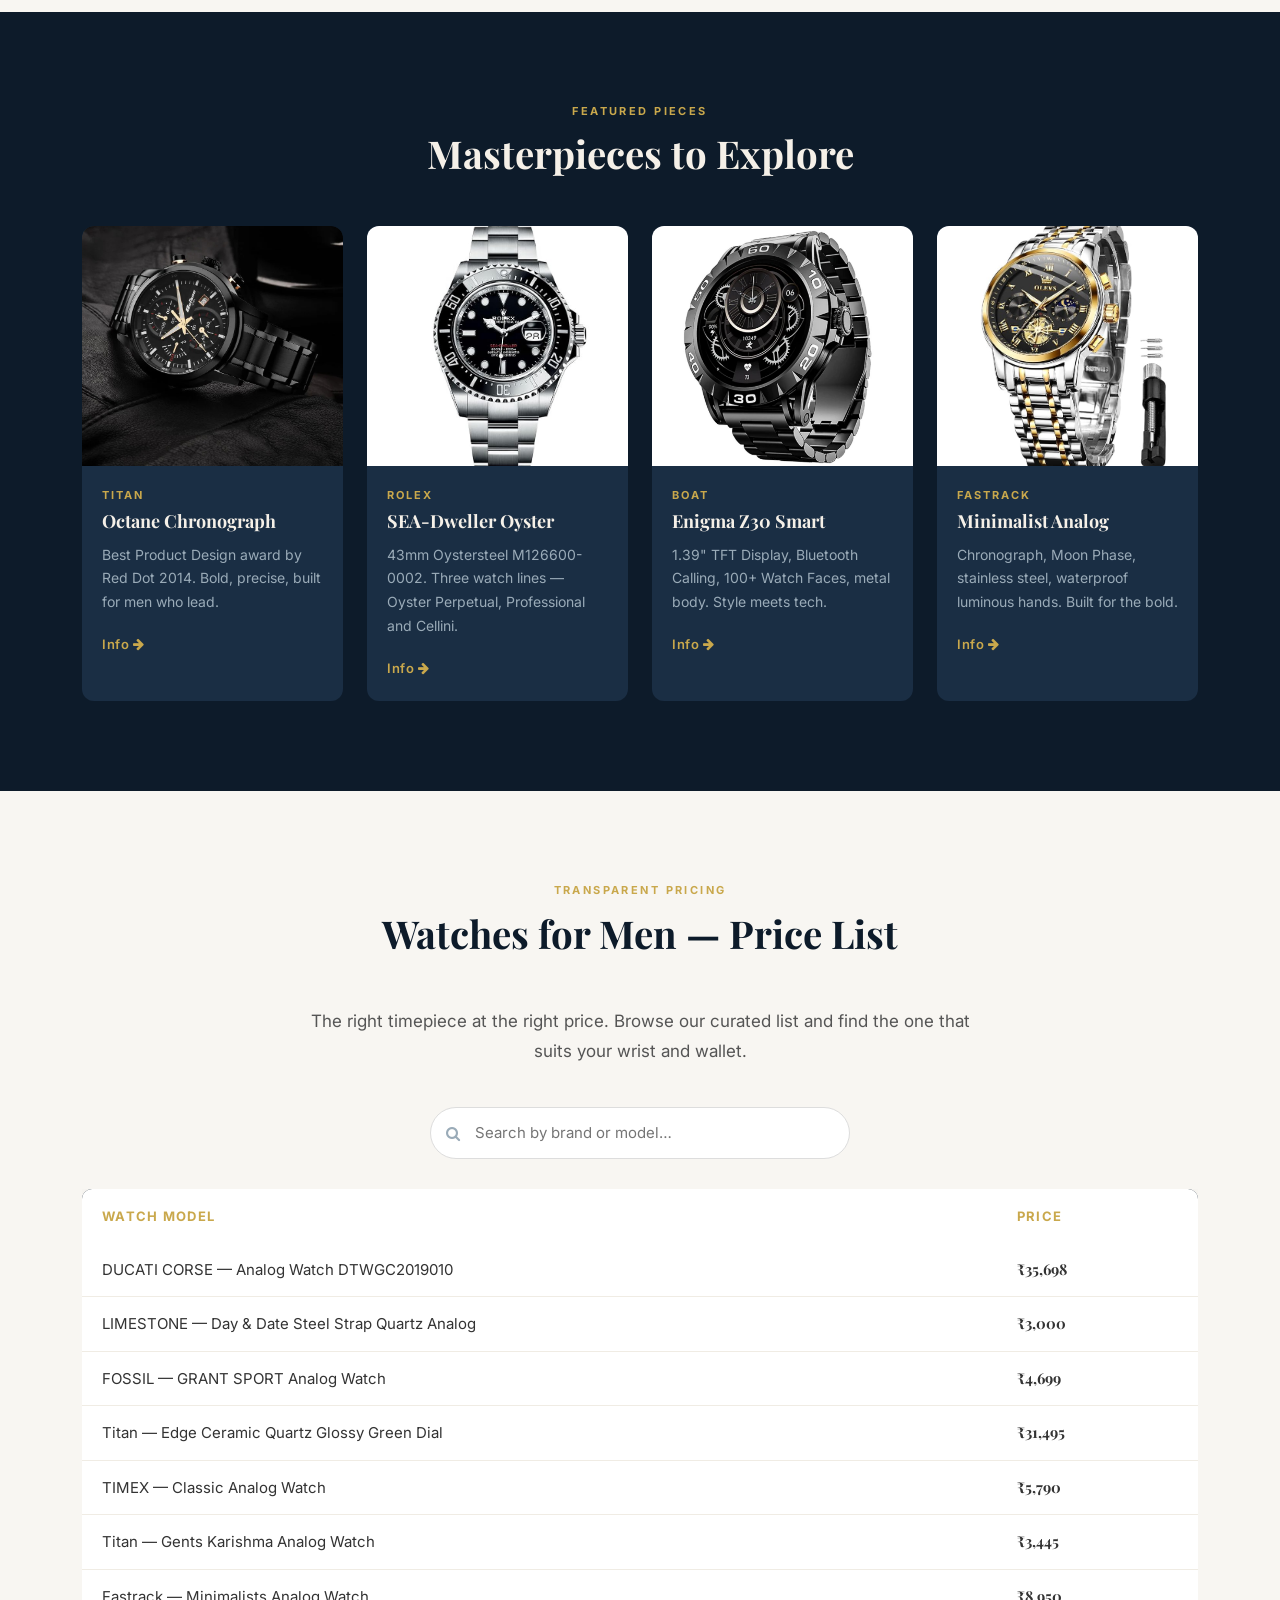
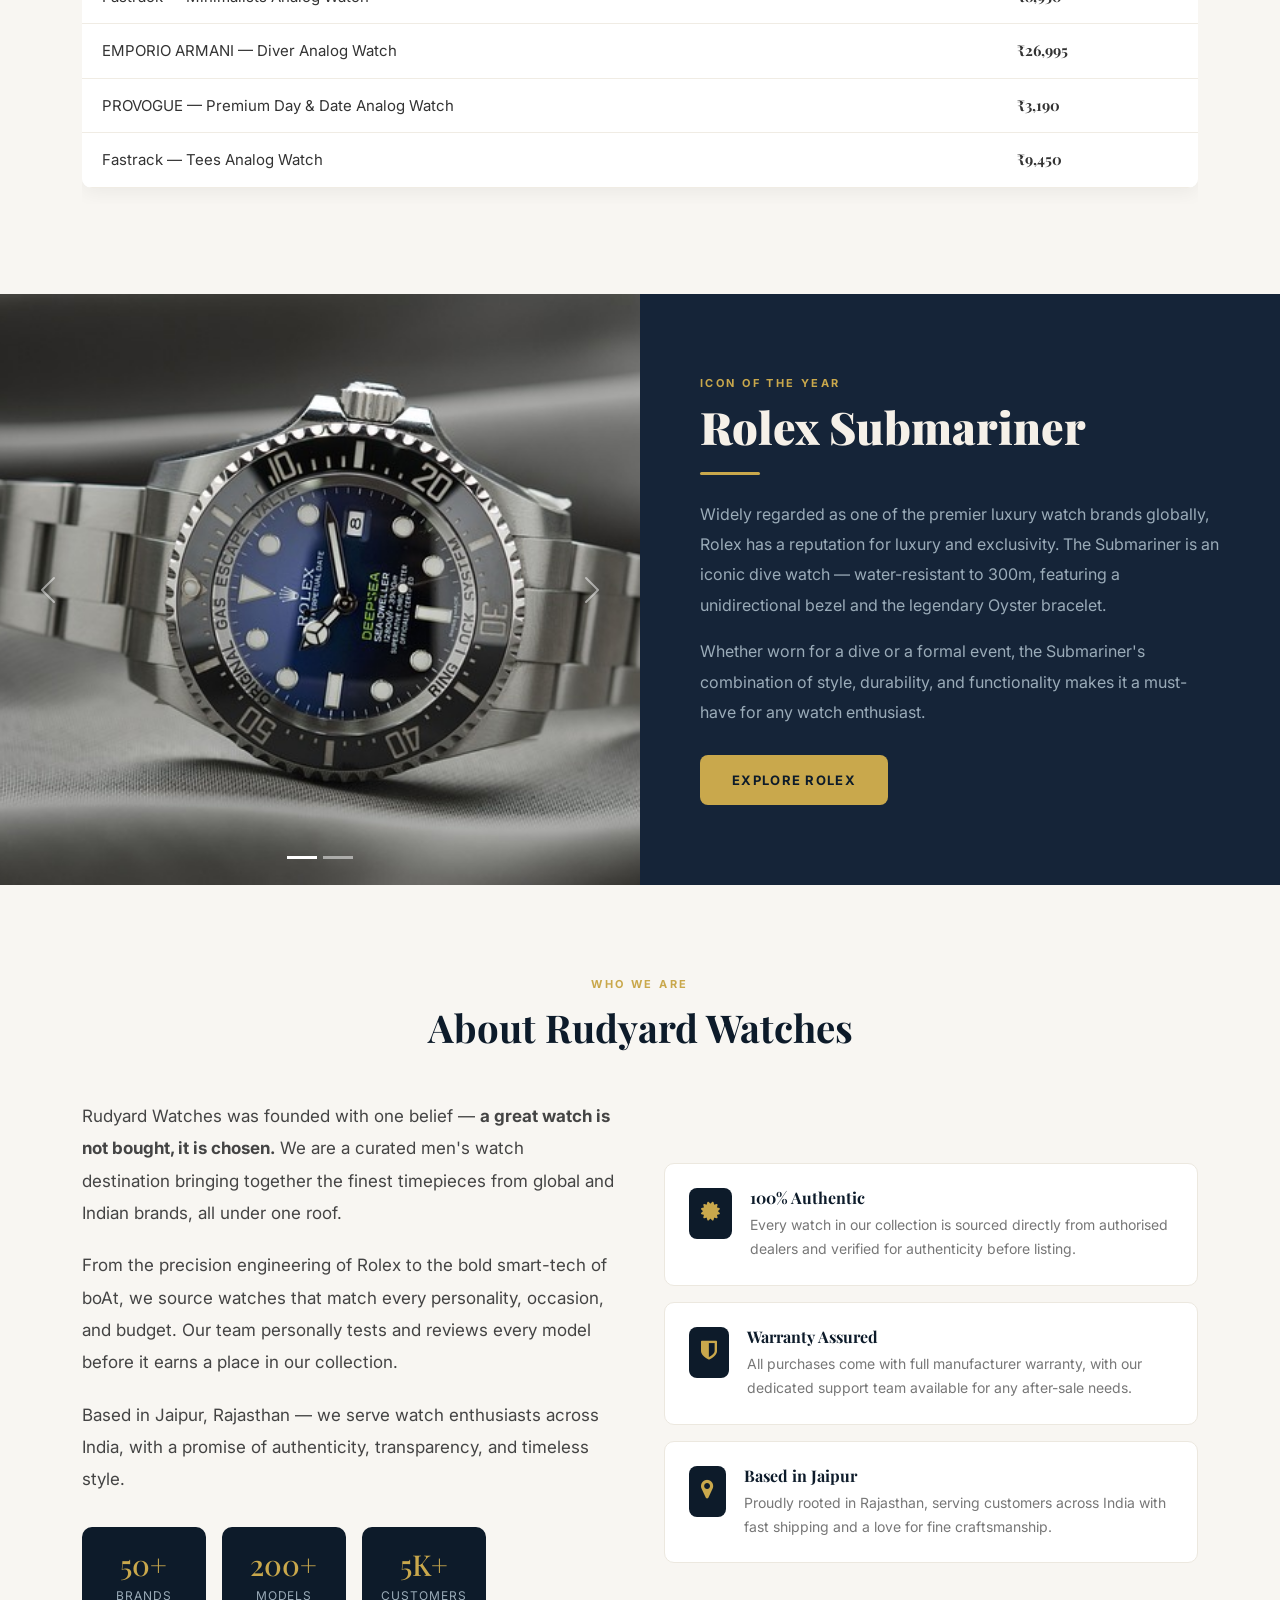
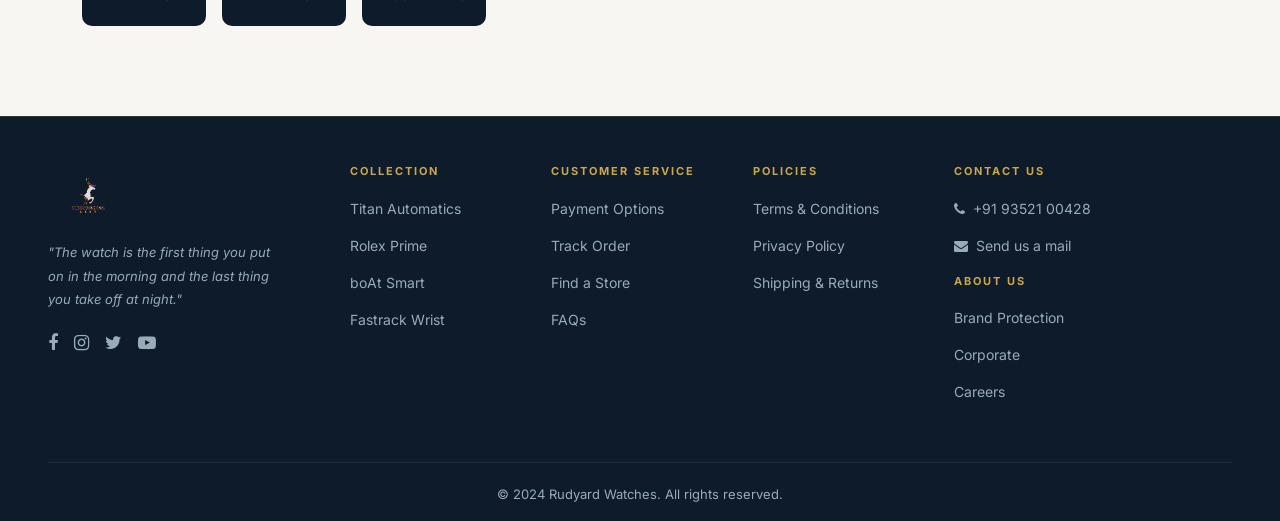
==== commit 209f5b01: "split navbar button into separate Sign In and Sign Up actions" ====
--- a/index.html
+++ b/index.html
@@ -29,7 +29,10 @@
         <li class="nav-item"><a href="#" class="nav-link rw-nav-link">More</a></li>
         <li class="nav-item"><a href="#aboutus" class="nav-link rw-nav-link">About Us</a></li>
       </ul>
-      <a href="form.html" class="rw-signin-btn">Sign In / Sign Up</a>
+      <div class="d-flex gap-2">
+  <a href="login.html" class="rw-signin-btn">Sign In</a>
+  <a href="form.html" class="rw-signin-btn" style="background:transparent;border:2px solid var(--gold);color:var(--gold);">Sign Up</a>
+</div>
     </div>
   </div>
 </nav>
@@ -480,17 +483,24 @@
   });
 
   // ── SUCCESS TOAST after registration redirect ───────────
-  if (window.location.search.includes('registered=1')) {
-    window.addEventListener('load', function() {
+(function () {
+  var params = new URLSearchParams(window.location.search);
+  var isRegistered = params.get('registered') === '1';
+  var isLoggedIn    = params.get('login') === '1';
+
+  if (isRegistered || isLoggedIn) {
+    window.addEventListener('load', function () {
       var toast = document.createElement('div');
       toast.style.cssText = 'position:fixed;top:24px;right:24px;z-index:9999;background:#4caf87;color:#fff;padding:16px 24px;border-radius:8px;font-family:Inter,sans-serif;font-size:15px;font-weight:500;box-shadow:0 8px 30px rgba(0,0,0,0.2);';
-      toast.textContent = '✓ Registration successful! Welcome to Rudyard Watches.';
+      toast.textContent = isRegistered
+        ? '✓ Registration successful! Welcome to Rudyard Watches.'
+        : '✓ Login successful! Welcome back.';
       document.body.appendChild(toast);
-      setTimeout(function() { toast.remove(); }, 5000);
+      setTimeout(function () { toast.remove(); }, 5000);
       window.history.replaceState({}, '', 'index.html');
     });
   }
-
+})();
 </script>
 </body>
 </html>
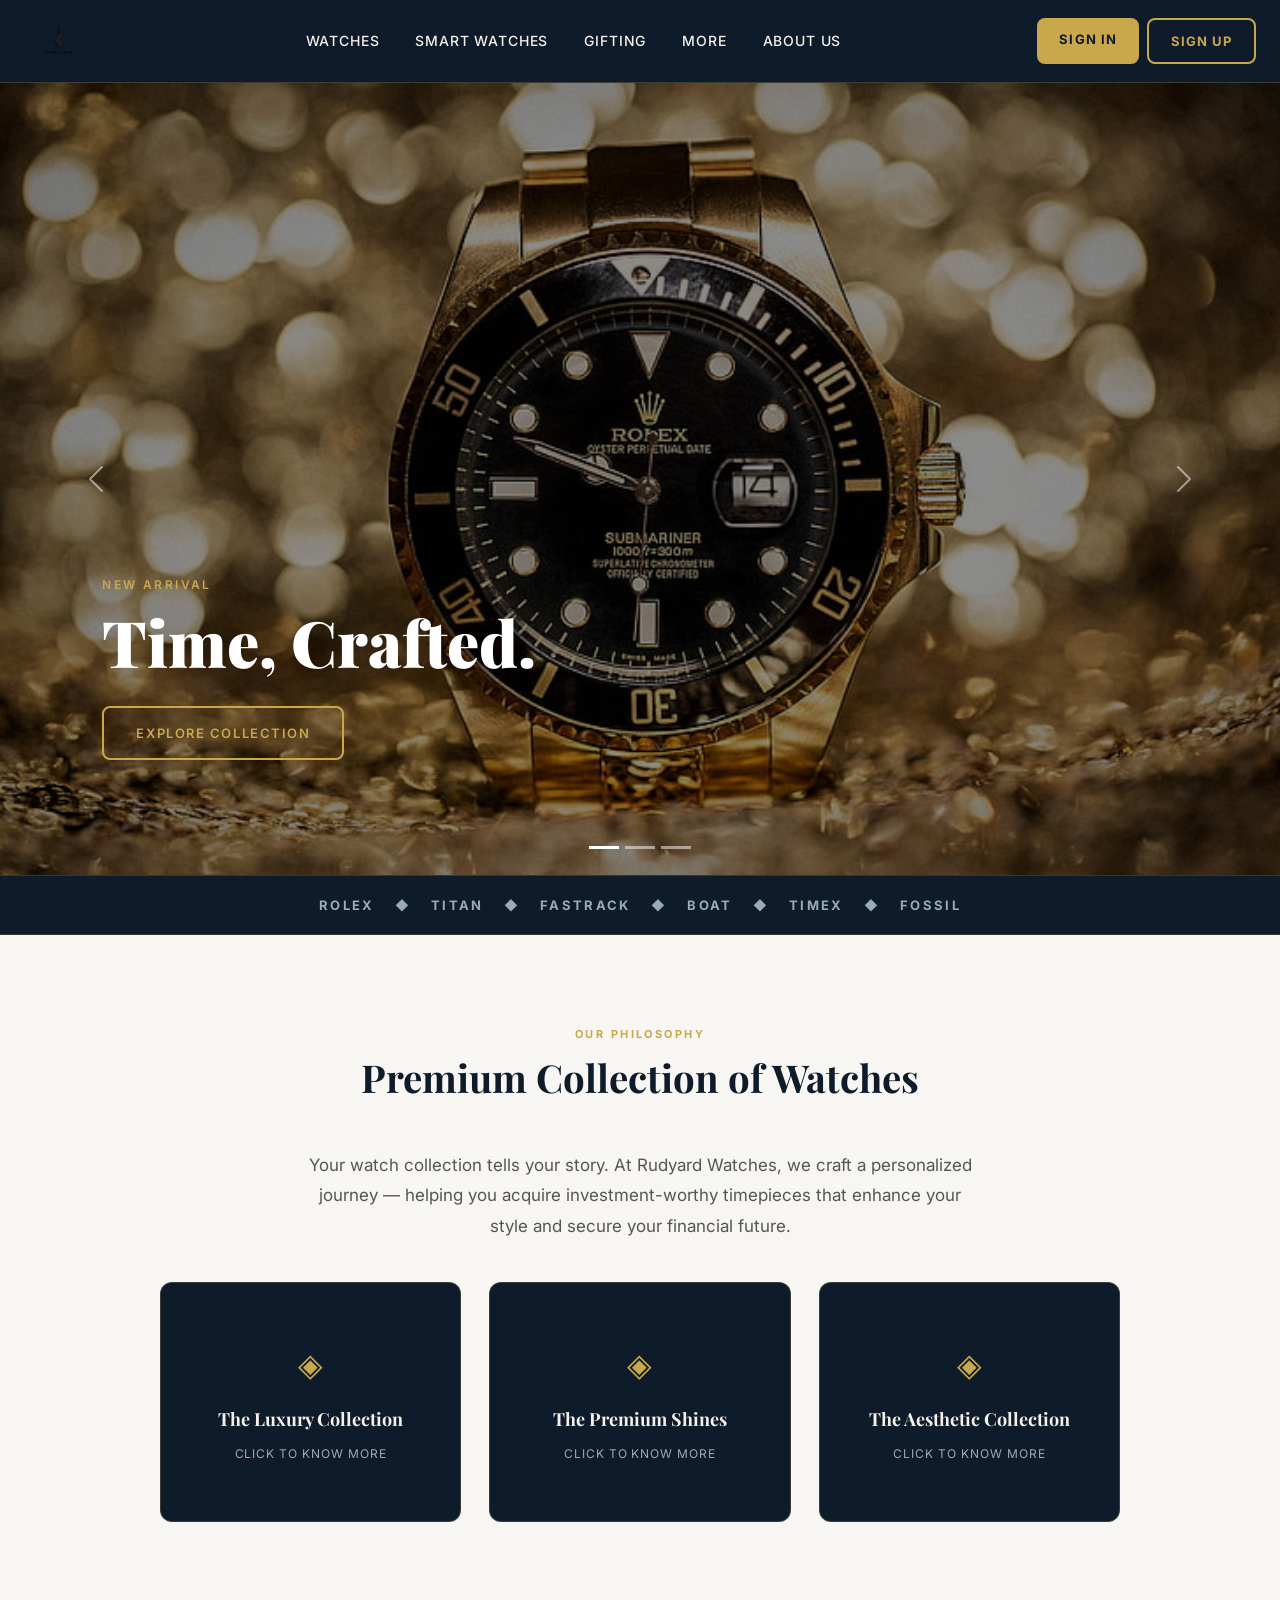
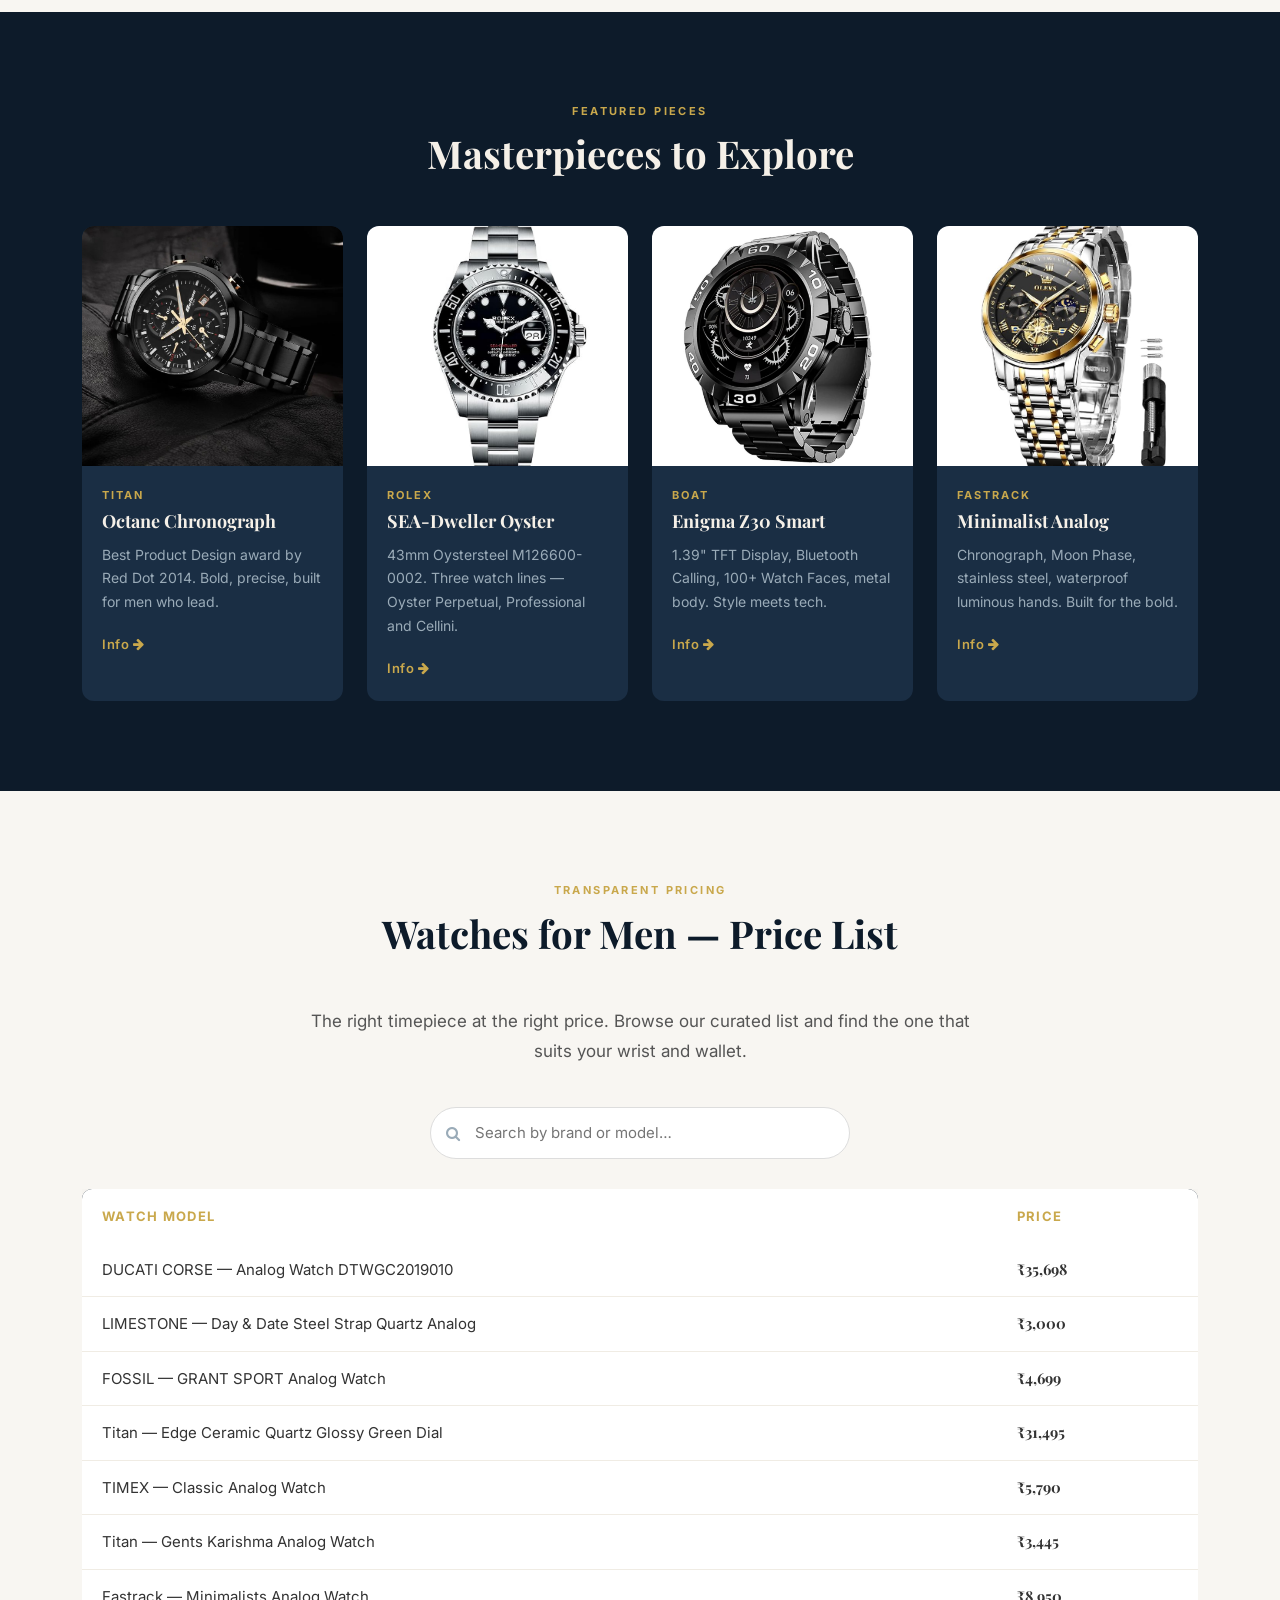
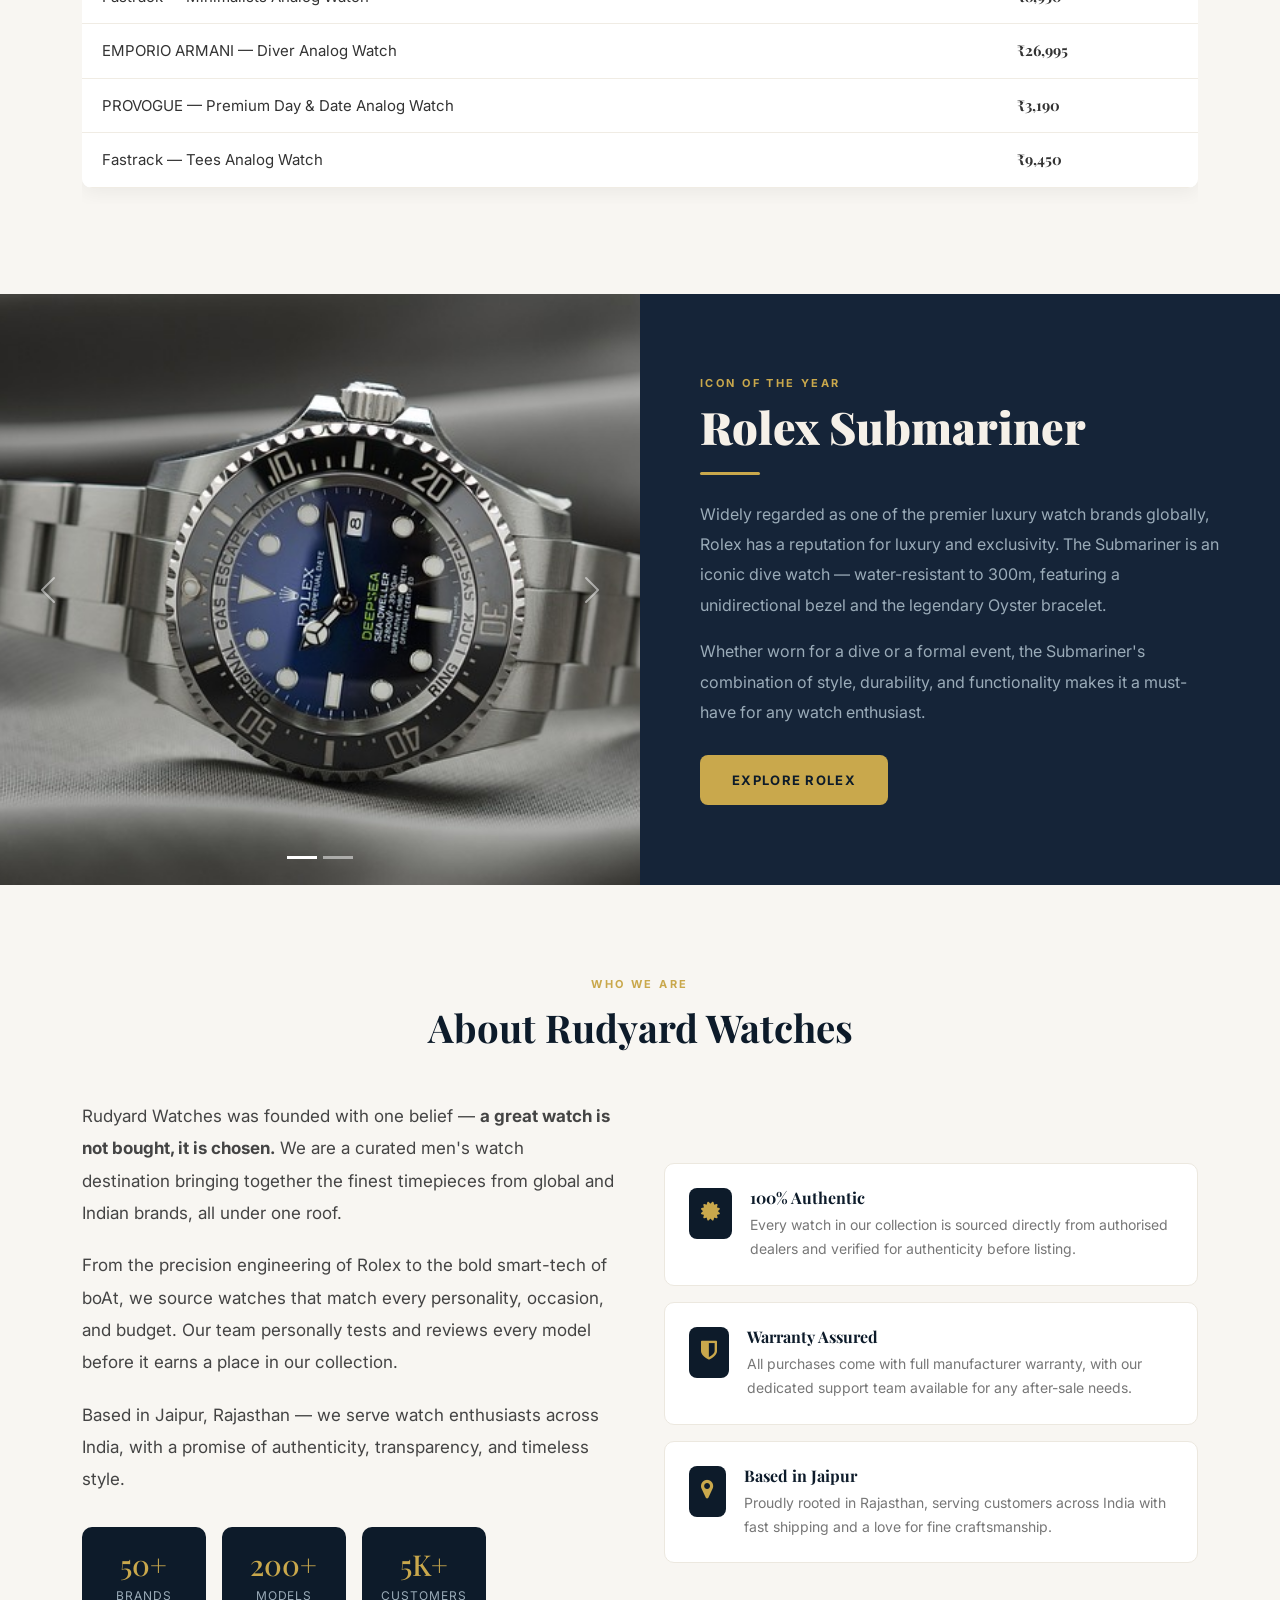
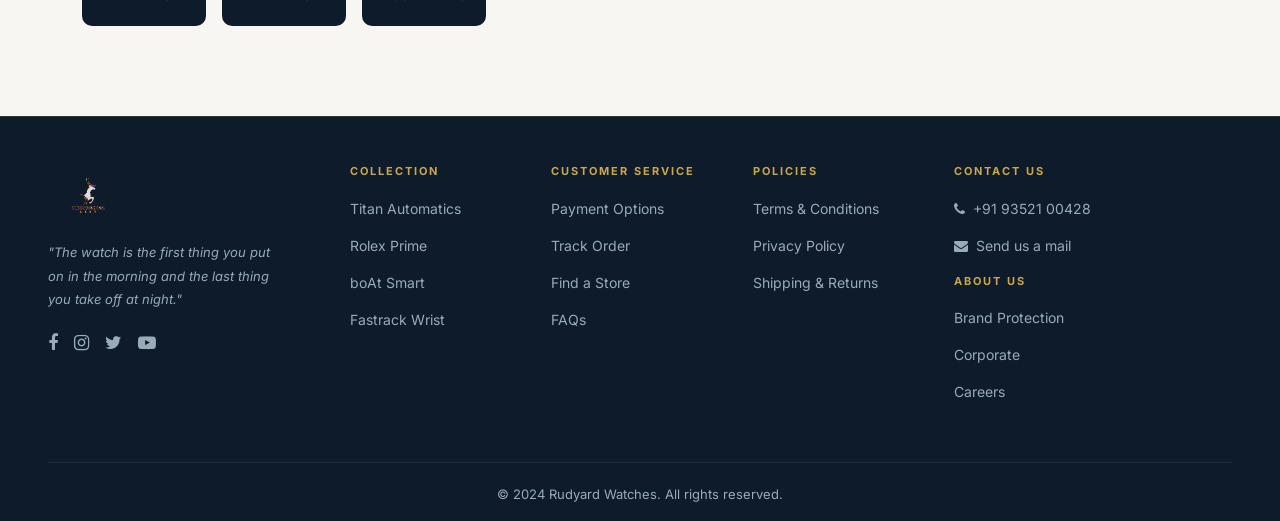
==== commit 36cee1e3: "fix sign up button styling with dedicated class instead of inline override" ====
--- a/index.html
+++ b/index.html
@@ -29,9 +29,9 @@
         <li class="nav-item"><a href="#" class="nav-link rw-nav-link">More</a></li>
         <li class="nav-item"><a href="#aboutus" class="nav-link rw-nav-link">About Us</a></li>
       </ul>
-      <div class="d-flex gap-2">
+<div class="d-flex gap-2">
   <a href="login.html" class="rw-signin-btn">Sign In</a>
-  <a href="form.html" class="rw-signin-btn" style="background:transparent;border:2px solid var(--gold);color:var(--gold);">Sign Up</a>
+  <a href="form.html" class="rw-signin-btn rw-signup-btn">Sign Up</a>
 </div>
     </div>
   </div>
--- a/assest/css/style.css
+++ b/assest/css/style.css
@@ -71,6 +71,15 @@
   background: var(--gold-light);
   transform: translateY(-1px);
 }
+.rw-signup-btn {
+  background: transparent;
+  color: var(--gold) !important;
+  border: 2px solid var(--gold);
+}
+.rw-signup-btn:hover {
+  background: var(--gold);
+  color: var(--navy) !important;
+}
 
 /* ── HERO ────────────────────────────────────────────────── */
 .rw-hero-img {
